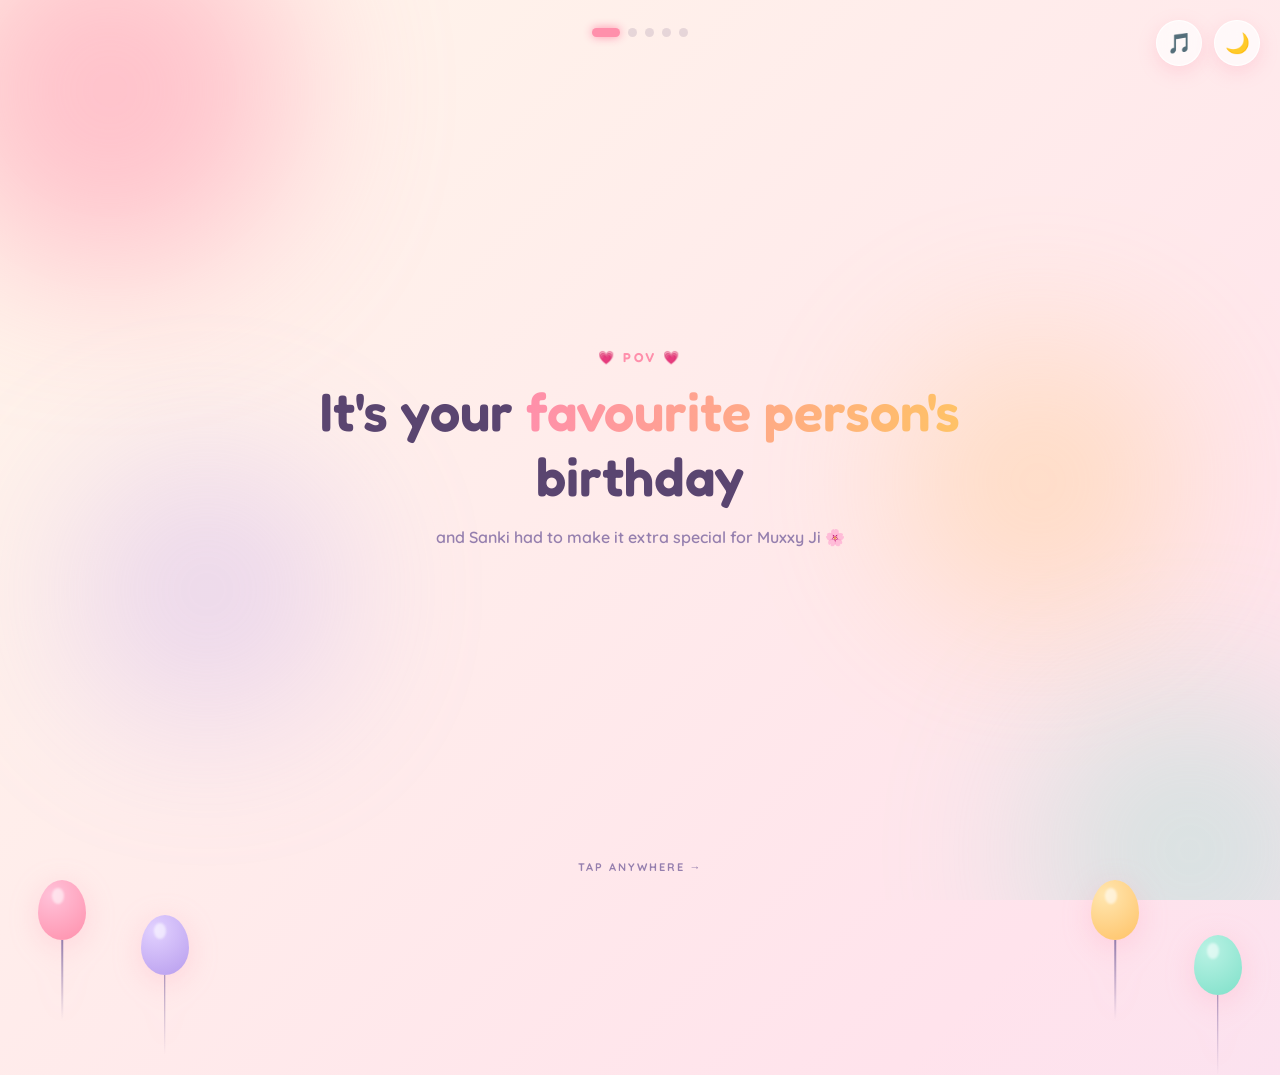
==== index.html @ 0f89288b "Initial commit: Birthday clone for Muxxy Ji from Sanki" ====
<!DOCTYPE html>
<html lang="en">
<head>
<meta charset="UTF-8">
<meta name="viewport" content="width=device-width, initial-scale=1.0, maximum-scale=1.0, user-scalable=no">
<title>Happy Birthday Muxxy Ji! 🎂✨</title>
<link rel="preconnect" href="https://fonts.googleapis.com">
<link rel="preconnect" href="https://fonts.gstatic.com" crossorigin>
<link href="https://fonts.googleapis.com/css2?family=Fredoka:wght@500;600;700&family=Quicksand:wght@500;600;700&display=swap" rel="stylesheet">
<link rel="stylesheet" href="bday.css">
</head>
<body data-theme="light">

  <div class="aurora"><span></span><span></span><span></span><span></span></div>
  <div id="particles"></div>

  <div class="balloon b1"></div>
  <div class="balloon b2"></div>
  <div class="balloon b3"></div>
  <div class="balloon b4"></div>

  <!-- Top Controls (Sound & Theme Toggle) -->
  <div class="top-controls">
    <button class="icon-btn" id="musicToggle" aria-label="Toggle background music" title="Toggle Music">🎵</button>
    <button class="icon-btn theme-toggle" id="themeToggle" aria-label="Toggle light and dark mode" title="Toggle Theme">🌙</button>
  </div>

  <!-- Progress Bar Dots -->
  <div class="progress" id="progress"></div>

  <div class="stage" id="stage">

    <!-- Slide 1 -->
    <section class="slide active" data-index="0">
      <div class="eyebrow">💗 POV 💗</div>
      <h1>It's your <em>favourite person's</em> birthday</h1>
      <p class="sub">and Sanki had to make it extra special for Muxxy Ji 🌸</p>
    </section>

    <!-- Slide 2 -->
    <section class="slide" data-index="1">
      <div class="orbit">
        <div class="ring r1"></div>
        <div class="ring r2"></div>
        <div class="ring r3"></div>
        <div class="bloom">🌸</div>
      </div>
      <h1>Muxxy Ji, you are literally</h1>
      <p class="quote">the universe's favourite creation ✨</p>
    </section>

    <!-- Slide 3 -->
    <section class="slide" data-index="2">
      <h1 style="font-size:clamp(24px,5vw,36px);">Why you're amazing, Muxxy Ji</h1>
      <p class="sub" style="margin-top:6px;">let me count the ways 🎀</p>
      <div class="reasons">
        <div class="reason"><span class="ic">🌟</span>Your smile literally lights up every single room</div>
        <div class="reason"><span class="ic">💞</span>The way you care about people is truly unmatched</div>
        <div class="reason"><span class="ic">✨</span>You make even ordinary moments feel pure magical</div>
        <div class="reason"><span class="ic">🎀</span>The world is genuinely so much brighter with you in it</div>
      </div>
    </section>

    <!-- Slide 4 -->
    <section class="slide" data-index="3">
      <div class="cake-wrap">
        <div class="candles">
          <div class="candle c1"><div class="flame" data-flame></div><div class="puff" data-puff>💨</div></div>
          <div class="candle c2"><div class="flame" data-flame></div><div class="puff" data-puff>💨</div></div>
          <div class="candle c3"><div class="flame" data-flame></div><div class="puff" data-puff>💨</div></div>
        </div>
        <div class="cake">
          <div class="tier tier1"></div>
          <div class="tier tier2"></div>
          <div class="tier tier3"></div>
        </div>
      </div>
      <div class="wish-cta">Make a wish, Muxxy Ji 🌙</div>
      <div class="hint">✨ tap anywhere to blow them out</div>
    </section>

    <!-- Slide 5 -->
    <section class="slide" data-index="4">
      <div class="eyebrow">🎉 HAPPY HAPPY BIRTHDAY 🎉</div>
      <h1>Happy Birthday <em>Muxxy Ji!</em> 🎂</h1>
      <p class="quote">"May this year bring you endless happiness, boundless success, and everything your heart desires — with all the love, laughter, and adventures in the world! 🌸✨"</p>
      <div class="hearts">
        <span>💗</span><span>💕</span><span>🎀</span><span>💖</span><span>💗</span>
      </div>
      <div class="credit-badge">
        made with <b>♥</b> for Muxxy Ji from <span class="sender">SANKI</span>
      </div>
      <button class="replay" id="replayBtn">↺ Play again</button>
      <div class="burst" id="burst"></div>
    </section>

  </div>

  <div class="tap-hint" id="tapHint">tap anywhere →</div>

<script>
  const slides = document.querySelectorAll('.slide');
  const total = slides.length;
  const progressEl = document.getElementById('progress');
  const stage = document.getElementById('stage');
  const tapHint = document.getElementById('tapHint');
  const themeToggle = document.getElementById('themeToggle');
  const musicToggle = document.getElementById('musicToggle');
  let current = 0;
  let candlesBlown = false;
  let finaleFired = false;

  /* ---------- Web Audio Synthesizer (Music Box & Sound FX) ---------- */
  let audioCtx = null;
  let isMusicPlaying = false;
  let musicTimer = null;
  let currentNoteIndex = 0;

  function initAudio() {
    if (!audioCtx) {
      const AudioContext = window.AudioContext || window.webkitAudioContext;
      if (AudioContext) {
        audioCtx = new AudioContext();
      }
    }
    if (audioCtx && audioCtx.state === 'suspended') {
      audioCtx.resume();
    }
  }

  // Happy Birthday Melody (Notes and durations)
  // C4, C4, D4, C4, F4, E4 ...
  const melody = [
    { note: 261.63, dur: 0.35, pause: 0.1 }, // C4
    { note: 261.63, dur: 0.25, pause: 0.05 }, // C4
    { note: 293.66, dur: 0.6, pause: 0.1 },  // D4
    { note: 261.63, dur: 0.6, pause: 0.1 },  // C4
    { note: 349.23, dur: 0.6, pause: 0.1 },  // F4
    { note: 329.63, dur: 1.0, pause: 0.25 }, // E4

    { note: 261.63, dur: 0.35, pause: 0.1 }, // C4
    { note: 261.63, dur: 0.25, pause: 0.05 }, // C4
    { note: 293.66, dur: 0.6, pause: 0.1 },  // D4
    { note: 261.63, dur: 0.6, pause: 0.1 },  // C4
    { note: 392.00, dur: 0.6, pause: 0.1 },  // G4
    { note: 349.23, dur: 1.0, pause: 0.25 }, // F4

    { note: 261.63, dur: 0.35, pause: 0.1 }, // C4
    { note: 261.63, dur: 0.25, pause: 0.05 }, // C4
    { note: 523.25, dur: 0.6, pause: 0.1 },  // C5
    { note: 440.00, dur: 0.6, pause: 0.1 },  // A4
    { note: 349.23, dur: 0.6, pause: 0.1 },  // F4
    { note: 329.63, dur: 0.6, pause: 0.1 },  // E4
    { note: 293.66, dur: 0.8, pause: 0.25 }, // D4

    { note: 466.16, dur: 0.35, pause: 0.1 }, // Bb4
    { note: 466.16, dur: 0.25, pause: 0.05 }, // Bb4
    { note: 440.00, dur: 0.6, pause: 0.1 },  // A4
    { note: 349.23, dur: 0.6, pause: 0.1 },  // F4
    { note: 392.00, dur: 0.6, pause: 0.1 },  // G4
    { note: 349.23, dur: 1.3, pause: 0.5 }   // F4
  ];

  function playTone(freq, duration, type = 'triangle', maxGain = 0.12) {
    if (!audioCtx) return;
    const osc = audioCtx.createOscillator();
    const gain = audioCtx.createGain();

    osc.type = type;
    osc.frequency.setValueAtTime(freq, audioCtx.currentTime);

    gain.gain.setValueAtTime(0.001, audioCtx.currentTime);
    gain.gain.exponentialRampToValueAtTime(maxGain, audioCtx.currentTime + 0.04);
    gain.gain.exponentialRampToValueAtTime(0.0001, audioCtx.currentTime + duration);

    osc.connect(gain);
    gain.connect(audioCtx.destination);

    osc.start();
    osc.stop(audioCtx.currentTime + duration + 0.05);
  }

  function playNextMelodyNote() {
    if (!isMusicPlaying) return;
    const item = melody[currentNoteIndex];
    playTone(item.note, item.dur, 'sine', 0.15);
    // Add harmonic chime overtone for sweet music-box feel
    playTone(item.note * 2, item.dur * 0.7, 'triangle', 0.05);

    currentNoteIndex = (currentNoteIndex + 1) % melody.length;
    const totalWait = (item.dur + item.pause) * 1000;
    musicTimer = setTimeout(playNextMelodyNote, totalWait);
  }

  function toggleMusic() {
    initAudio();
    if (isMusicPlaying) {
      isMusicPlaying = false;
      clearTimeout(musicTimer);
      musicToggle.textContent = '🔇';
      musicToggle.style.opacity = '0.7';
    } else {
      isMusicPlaying = true;
      musicToggle.textContent = '🎵';
      musicToggle.style.opacity = '1';
      playNextMelodyNote();
    }
  }

  musicToggle.addEventListener('click', (e) => {
    e.stopPropagation();
    toggleMusic();
  });

  // Candle puff sound effect
  function playPuffSound() {
    if (!audioCtx) return;
    try {
      const bufferSize = audioCtx.sampleRate * 0.25;
      const buffer = audioCtx.createBuffer(1, bufferSize, audioCtx.sampleRate);
      const data = buffer.getChannelData(0);
      for (let i = 0; i < bufferSize; i++) {
        data[i] = (Math.random() * 2 - 1) * Math.exp(-i / (bufferSize * 0.25));
      }
      const noise = audioCtx.createBufferSource();
      noise.buffer = buffer;

      const filter = audioCtx.createBiquadFilter();
      filter.type = 'lowpass';
      filter.frequency.setValueAtTime(600, audioCtx.currentTime);
      filter.frequency.exponentialRampToValueAtTime(100, audioCtx.currentTime + 0.25);

      const gain = audioCtx.createGain();
      gain.gain.setValueAtTime(0.2, audioCtx.currentTime);
      gain.gain.exponentialRampToValueAtTime(0.01, audioCtx.currentTime + 0.25);

      noise.connect(filter);
      filter.connect(gain);
      gain.connect(audioCtx.destination);
      noise.start();
    } catch(e) {}
  }

  // Celebration chime for confetti
  function playCelebrationChimes() {
    if (!audioCtx) return;
    const notes = [523.25, 659.25, 783.99, 1046.50];
    notes.forEach((freq, idx) => {
      setTimeout(() => {
        playTone(freq, 0.45, 'triangle', 0.1);
      }, idx * 120);
    });
  }

  /* ---------- Progress Dots ---------- */
  for (let i = 0; i < total; i++) {
    const dot = document.createElement('i');
    progressEl.appendChild(dot);
  }
  function updateProgress() {
    [...progressEl.children].forEach((d, i) => {
      d.classList.toggle('active', i === current);
      d.classList.toggle('done', i < current);
    });
  }

  /* ---------- Slide Navigation ---------- */
  function goTo(index) {
    if (index < 0 || index >= total) return;
    slides[current].classList.remove('active');
    current = index;
    slides[current].classList.add('active');
    updateProgress();
    tapHint.style.display = current === total - 1 ? 'none' : 'flex';
    if (current === 3) { resetCandles(); }
    if (current === total - 1 && !finaleFired) {
      fireConfetti();
      playCelebrationChimes();
      finaleFired = true;
    }
  }

  function next() {
    initAudio();
    if (!isMusicPlaying && current === 0) {
      // Gentle auto-start prompt on first tap
      toggleMusic();
    }

    if (current === 3 && !candlesBlown) {
      blowCandles();
      return;
    }
    if (current < total - 1) { goTo(current + 1); }
  }

  function resetCandles() {
    candlesBlown = false;
    document.querySelectorAll('[data-flame]').forEach(f => f.classList.remove('out'));
    document.querySelectorAll('[data-puff]').forEach(p => p.classList.remove('go'));
  }

  function blowCandles() {
    candlesBlown = true;
    const flames = document.querySelectorAll('[data-flame]');
    const puffs = document.querySelectorAll('[data-puff]');
    flames.forEach((f, i) => {
      setTimeout(() => {
        f.classList.add('out');
        puffs[i].classList.add('go');
        playPuffSound();
      }, i * 160);
    });
    setTimeout(() => goTo(current + 1), 850);
  }

  stage.addEventListener('click', (e) => {
    spawnTapSparkle(e.clientX, e.clientY);
    next();
  });

  // Touch support for smooth mobile tapping
  stage.addEventListener('touchstart', (e) => {
    if (e.touches && e.touches[0]) {
      spawnTapSparkle(e.touches[0].clientX, e.touches[0].clientY);
    }
  }, { passive: true });

  document.addEventListener('keydown', (e) => {
    if (e.key === 'ArrowRight' || e.key === ' ') next();
    if (e.key === 'ArrowLeft') goTo(current - 1);
  });

  document.getElementById('replayBtn').addEventListener('click', (e) => {
    e.stopPropagation();
    finaleFired = false;
    document.getElementById('burst').innerHTML = '';
    goTo(0);
  });

  /* ---------- Theme Toggle ---------- */
  themeToggle.addEventListener('click', (e) => {
    e.stopPropagation();
    const isDark = document.body.getAttribute('data-theme') === 'dark';
    document.body.setAttribute('data-theme', isDark ? 'light' : 'dark');
    themeToggle.textContent = isDark ? '🌙' : '☀️';
    themeToggle.classList.remove('spin');
    void themeToggle.offsetWidth;
    themeToggle.classList.add('spin');
  });

  /* ---------- Ambient Floating Stickers ---------- */
  const particleWrap = document.getElementById('particles');
  const stickerEmojis = ['✨', '🌸', '💗', '⭐', '🎀', '💫', '🧁', '💖'];
  function spawnParticle() {
    const p = document.createElement('div');
    p.className = 'particle';
    p.textContent = stickerEmojis[Math.floor(Math.random() * stickerEmojis.length)];
    p.style.left = Math.random() * 100 + 'vw';
    p.style.fontSize = (12 + Math.random() * 12) + 'px';
    const dur = 9 + Math.random() * 9;
    p.style.animationDuration = dur + 's';
    particleWrap.appendChild(p);
    setTimeout(() => p.remove(), dur * 1000);
  }
  setInterval(spawnParticle, 500);
  for (let i = 0; i < 10; i++) setTimeout(spawnParticle, i * 260);

  /* ---------- Confetti Burst For Finale ---------- */
  const confettiEmojis = ['💗', '🎀', '✨', '🌸', '⭐', '💕', '🎂', '🎉', '💖'];
  function fireConfetti() {
    const burst = document.getElementById('burst');
    for (let i = 0; i < 55; i++) {
      const c = document.createElement('div');
      c.className = 'confetti';
      c.textContent = confettiEmojis[Math.floor(Math.random() * confettiEmojis.length)];
      c.style.left = Math.random() * 100 + '%';
      c.style.fontSize = (14 + Math.random() * 14) + 'px';
      c.style.animationDelay = (Math.random() * 0.7) + 's';
      c.style.animationDuration = (2.5 + Math.random() * 1.3) + 's';
      burst.appendChild(c);
      setTimeout(() => c.remove(), 4500);
    }
  }

  /* ---------- Tap Sparkle Trail ---------- */
  const sparkleEmojis = ['✨', '💫', '⭐', '🎀', '💖'];
  function spawnTapSparkle(x, y) {
    if (!x || !y) return;
    for (let i = 0; i < 6; i++) {
      const s = document.createElement('div');
      s.className = 'sparkle-burst';
      s.textContent = sparkleEmojis[Math.floor(Math.random() * sparkleEmojis.length)];
      s.style.left = x + 'px';
      s.style.top = y + 'px';
      const angle = (Math.PI * 2 * i) / 6 + Math.random() * 0.5;
      const dist = 40 + Math.random() * 30;
      const tx = Math.cos(angle) * dist;
      const ty = Math.sin(angle) * dist;
      s.style.setProperty('--tx', `translate(${tx}px, ${ty}px)`);
      document.body.appendChild(s);
      setTimeout(() => s.remove(), 750);
    }
  }

  updateProgress();
</script>

</body>
</html>
---- bday.css ----
:root{
  --serif:'Fredoka', sans-serif;
  --sans:'Quicksand', sans-serif;
}

/* ============ LIGHT THEME (default) ============ */
body{
  --bg-a:#fff6ea;
  --bg-b:#ffe3ec;
  --bg-c:#eaddff;
  --card:rgba(255,255,255,0.68);
  --card-border:rgba(255,255,255,0.9);
  --card-shadow:rgba(255,143,171,0.25);
  --ink:#5a4570;
  --ink-dim:#957fae;
  --pink:#ff8fab;
  --lavender:#b79ced;
  --gold:#ffc266;
  --mint:#7fe0c9;
  --sparkle:#ffffff;
  --dot-off:rgba(90,69,112,0.15);
}

body[data-theme="dark"]{
  --bg-a:#07060d;
  --bg-b:#160f24;
  --bg-c:#241533;
  --card:rgba(255,255,255,0.08);
  --card-border:rgba(255,255,255,0.16);
  --card-shadow:rgba(255,134,184,0.3);
  --ink:#f4eefc;
  --ink-dim:#b7abcf;
  --pink:#ff86b8;
  --lavender:#c8b6ff;
  --gold:#ffcf6b;
  --mint:#8fe3d0;
  --sparkle:#ffe9f2;
  --dot-off:rgba(255,255,255,0.2);
}

*{margin:0;padding:0;box-sizing:border-box;-webkit-tap-highlight-color:transparent;}
html,body{height:100%;}

body{
  font-family:var(--sans);
  font-weight:500;
  background:linear-gradient(135deg, var(--bg-a) 0%, var(--bg-b) 45%, var(--bg-c) 100%);
  background-size:200% 200%;
  animation:gradientShift 18s ease infinite;
  color:var(--ink);
  overflow:hidden;
  height:100vh;
  width:100vw;
  position:relative;
  user-select:none;
  transition:background .6s ease, color .5s ease;
}

@keyframes gradientShift{
  0%,100%{background-position:0% 50%;}
  50%{background-position:100% 50%;}
}

@media (prefers-reduced-motion: reduce){
  *{animation-duration:0.01ms !important; animation-iteration-count:1 !important; transition-duration:0.01ms !important;}
}

/* ============ TOP CONTROLS (THEME & MUSIC TOGGLES) ============ */
.top-controls{
  position:absolute;
  top:20px;
  right:20px;
  z-index:30;
  display:flex;
  gap:12px;
}

.icon-btn{
  width:46px;height:46px;
  border-radius:50%;
  background:var(--card);
  border:1.5px solid var(--card-border);
  backdrop-filter:blur(12px);
  -webkit-backdrop-filter:blur(12px);
  display:flex;align-items:center;justify-content:center;
  font-size:20px;
  cursor:pointer;
  box-shadow:0 6px 18px var(--card-shadow);
  transition:transform .35s cubic-bezier(.68,-0.55,.27,1.55), background .3s;
}
.icon-btn:active{transform:scale(0.82) rotate(15deg);}
.icon-btn.spin{animation:spinPop .5s cubic-bezier(.68,-0.55,.27,1.55);}
@keyframes spinPop{
  0%{transform:scale(1) rotate(0);}
  50%{transform:scale(1.3) rotate(180deg);}
  100%{transform:scale(1) rotate(360deg);}
}

/* ============ AURORA GLOW BLOBS ============ */
.aurora{position:absolute;inset:0;overflow:hidden;z-index:0;pointer-events:none;}
.aurora span{
  position:absolute;border-radius:50%;filter:blur(80px);opacity:0.5;
  animation:drift 14s ease-in-out infinite alternate;
}
.aurora span:nth-child(1){width:360px;height:360px;background:var(--pink);top:-90px;left:-70px;}
.aurora span:nth-child(2){width:320px;height:320px;background:var(--mint);bottom:-110px;right:-70px;animation-delay:-5s;opacity:0.3;}
.aurora span:nth-child(3){width:280px;height:280px;background:var(--gold);top:38%;right:8%;animation-delay:-9s;opacity:0.3;}
.aurora span:nth-child(4){width:260px;height:260px;background:var(--lavender);bottom:20%;left:6%;animation-delay:-3s;opacity:0.3;}
@keyframes drift{
  0%{transform:translate(0,0) scale(1) rotate(0deg);}
  100%{transform:translate(36px,-46px) scale(1.2) rotate(20deg);}
}

/* ============ FLOATING PARTICLES ============ */
#particles{position:absolute;inset:0;z-index:1;pointer-events:none;overflow:hidden;}
.particle{
  position:absolute;
  bottom:-30px;
  font-size:16px;
  opacity:0;
  animation:riseWiggle linear infinite;
  filter:drop-shadow(0 0 6px var(--card-shadow));
}
@keyframes riseWiggle{
  0%{transform:translateY(0) translateX(0) rotate(0deg) scale(0.7);opacity:0;}
  8%{opacity:0.9;}
  25%{transform:translateY(-25vh) translateX(18px) rotate(15deg) scale(1);}
  50%{transform:translateY(-50vh) translateX(-18px) rotate(-10deg) scale(1.05);}
  75%{transform:translateY(-78vh) translateX(14px) rotate(12deg) scale(0.95);}
  92%{opacity:0.7;}
  100%{transform:translateY(-112vh) translateX(0) rotate(0deg) scale(0.6);opacity:0;}
}

/* ============ BALLOONS ============ */
.balloon{
  position:absolute;bottom:-40px;
  width:48px;height:60px;
  border-radius:50% 50% 50% 50% / 55% 55% 45% 45%;
  transform-origin:bottom center;
  animation:bobSway 6.5s ease-in-out infinite;
  z-index:1;
  filter:drop-shadow(0 6px 14px var(--card-shadow));
}
.balloon::before{
  content:'';
  position:absolute;top:14%;left:28%;
  width:12px;height:16px;
  background:rgba(255,255,255,0.55);
  border-radius:50%;
  filter:blur(1px);
}
.balloon::after{
  content:'';
  position:absolute;top:100%;left:50%;
  width:1.5px;height:80px;
  background:linear-gradient(var(--ink-dim), transparent);
  transform:translateX(-50%);
  animation:stringWiggle 3s ease-in-out infinite;
}
.balloon.b1{left:3%;background:radial-gradient(circle at 30% 25%, #ffc2d9, var(--pink));animation-delay:0s;}
.balloon.b2{left:11%;background:radial-gradient(circle at 30% 25%, #e2d1ff, var(--lavender));animation-delay:1.3s;bottom:-75px;}
.balloon.b3{right:11%;background:radial-gradient(circle at 30% 25%, #ffe6b0, var(--gold));animation-delay:2.2s;}
.balloon.b4{right:3%;background:radial-gradient(circle at 30% 25%, #b9f2e4, var(--mint));animation-delay:0.7s;bottom:-95px;}
@keyframes bobSway{
  0%,100%{transform:translateY(0) rotate(-4deg);}
  50%{transform:translateY(-26px) rotate(4deg);}
}
@keyframes stringWiggle{
  0%,100%{transform:translateX(-50%) rotate(-3deg);}
  50%{transform:translateX(-50%) rotate(3deg);}
}

/* ============ PROGRESS DOTS ============ */
.progress{position:absolute;top:28px;left:50%;transform:translateX(-50%);display:flex;gap:8px;z-index:10;}
.progress i{
  width:9px;height:9px;border-radius:50px;
  background:var(--dot-off);
  transition:all .45s cubic-bezier(.68,-0.55,.27,1.55);
}
.progress i.active{width:28px;background:var(--pink);box-shadow:0 0 10px var(--pink);}
.progress i.done{background:var(--gold);}

/* ============ STAGE / SLIDES ============ */
.stage{position:relative;z-index:5;height:100%;width:100%;display:flex;align-items:center;justify-content:center;cursor:pointer;}
.slide{
  position:absolute;inset:0;
  display:flex;flex-direction:column;align-items:center;justify-content:center;text-align:center;
  padding:0 8%;
  opacity:0;visibility:hidden;
  transform:translateY(40px) scale(0.9) rotate(-1.5deg);
  transition:opacity .6s cubic-bezier(.34,1.56,.64,1), transform .6s cubic-bezier(.34,1.56,.64,1), visibility .6s;
}
.slide.active{opacity:1;visibility:visible;transform:translateY(0) scale(1) rotate(0deg);}

.eyebrow{
  font-family:var(--serif);
  font-size:13px;letter-spacing:3px;text-transform:uppercase;
  color:var(--pink);font-weight:600;margin-bottom:14px;
  animation:wiggleIn .6s ease;
}
@keyframes wiggleIn{
  0%{transform:rotate(-8deg) scale(0.6);opacity:0;}
  60%{transform:rotate(4deg) scale(1.1);opacity:1;}
  100%{transform:rotate(0) scale(1);}
}

h1{
  font-family:var(--serif);
  font-weight:600;
  font-size:clamp(30px, 6.5vw, 54px);
  line-height:1.2;
  max-width:680px;
}
h1 em{
  font-style:normal;
  background:linear-gradient(95deg, var(--pink), var(--gold), var(--lavender));
  background-size:200% auto;
  -webkit-background-clip:text;background-clip:text;color:transparent;
  animation:shine 4s linear infinite;
}
@keyframes shine{to{background-position:200% center;}}

.sub{margin-top:16px;font-size:16px;color:var(--ink-dim);max-width:460px;line-height:1.6;font-weight:600;}
.quote{
  margin-top:22px;font-family:var(--serif);font-weight:500;font-style:normal;
  font-size:17.5px;color:var(--ink);max-width:490px;line-height:1.7;
}

/* ============ SLIDE 2: universe favourite ============ */
.orbit{position:relative;width:150px;height:150px;display:flex;align-items:center;justify-content:center;margin-bottom:28px;}
.ring{position:absolute;border:1.5px dashed var(--card-border);border-radius:50%;animation:spin 12s linear infinite;}
.ring.r1{width:150px;height:150px;}
.ring.r2{width:112px;height:112px;animation-duration:9s;animation-direction:reverse;}
.ring.r3{width:76px;height:76px;animation-duration:7s;}
@keyframes spin{from{transform:rotate(0)}to{transform:rotate(360deg)}}
.bloom{font-size:42px;animation:pulseBloom 2s ease-in-out infinite;filter:drop-shadow(0 0 16px var(--pink));}
@keyframes pulseBloom{0%,100%{transform:scale(1);}50%{transform:scale(1.18) rotate(8deg);}}

/* ============ SLIDE 3: reasons ============ */
.reasons{display:flex;flex-direction:column;gap:13px;margin-top:26px;width:100%;max-width:460px;}
.reason{
  display:flex;align-items:center;gap:14px;text-align:left;
  padding:15px 18px;
  background:var(--card);
  border:1.5px solid var(--card-border);
  border-radius:20px;
  backdrop-filter:blur(14px);-webkit-backdrop-filter:blur(14px);
  box-shadow:0 8px 20px var(--card-shadow);
  font-size:14.5px;font-weight:600;color:var(--ink);
  opacity:0;transform:translateX(-24px) rotate(-3deg) scale(0.9);
  animation:popIn .55s cubic-bezier(.34,1.56,.64,1) forwards;
  transition:transform .3s ease;
}
.reason:hover{transform:translateX(0) rotate(1deg) scale(1.02);}
.reason span.ic{font-size:20px;flex-shrink:0;animation:tinyFloat 2.4s ease-in-out infinite;}
.slide.active .reason:nth-child(1){animation-delay:.15s;}
.slide.active .reason:nth-child(2){animation-delay:.3s;}
.slide.active .reason:nth-child(3){animation-delay:.45s;}
.slide.active .reason:nth-child(4){animation-delay:.6s;}
@keyframes popIn{to{opacity:1;transform:translateX(0) rotate(0) scale(1);}}
@keyframes tinyFloat{0%,100%{transform:translateY(0);}50%{transform:translateY(-4px);}}

/* ============ SLIDE 4: cake ============ */
.cake-wrap{margin-bottom:24px;}
.cake{position:relative;width:160px;}
.candles{display:flex;justify-content:center;gap:14px;margin-bottom:-4px;position:relative;z-index:2;}
.candle{width:6px;height:35px;border-radius:3px;position:relative;}
.candle.c1{background:linear-gradient(var(--pink),#ff6fae);}
.candle.c2{background:linear-gradient(var(--lavender),#8a6fd6);}
.candle.c3{background:linear-gradient(var(--gold),#ffb347);}
.flame{
  position:absolute;top:-16px;left:50%;transform:translateX(-50%);
  width:10px;height:16px;
  background:radial-gradient(circle at 50% 70%, #fff3c4, var(--gold) 60%, transparent 75%);
  border-radius:50% 50% 50% 50% / 65% 65% 35% 35%;
  animation:flicker 1.3s ease-in-out infinite;
  transition:opacity .3s, transform .3s;
}
@keyframes flicker{0%,100%{transform:translateX(-50%) scale(1);}50%{transform:translateX(-50%) scale(0.85) rotate(-4deg);}}
.flame.out{opacity:0;transform:translateX(-50%) scale(0);}
.puff{
  position:absolute;top:-18px;left:50%;
  font-size:14px;opacity:0;pointer-events:none;
}
.puff.go{animation:puffUp 1s ease-out forwards;}
@keyframes puffUp{
  0%{opacity:1;transform:translate(-50%,0) scale(0.5);}
  100%{opacity:0;transform:translate(-50%,-50px) scale(1.4) rotate(30deg);}
}
.tier{background:linear-gradient(180deg,#ffc2d9,var(--pink));border-radius:10px 10px 4px 4px;
  box-shadow:inset 0 -6px 12px rgba(0,0,0,0.1), 0 10px 26px var(--card-shadow);}
.tier1{height:38px;width:100%;}
.tier2{height:34px;width:118%;margin-left:-9%;margin-top:2px;background:linear-gradient(180deg,#e2d1ff,var(--lavender));}
.tier3{height:30px;width:136%;margin-left:-18%;margin-top:2px;background:linear-gradient(180deg,#ffe6b0,var(--gold));}

.wish-cta{font-family:var(--serif);font-weight:600;font-size:25px;margin-bottom:6px;}
.hint{font-size:13px;color:var(--ink-dim);font-weight:600;display:flex;align-items:center;gap:6px;animation:pulse 2s ease-in-out infinite;}

/* ============ SLIDE 5: finale ============ */
.hearts{display:flex;gap:11px;margin-top:22px;font-size:24px;}
.hearts span{animation:pop .6s cubic-bezier(.34,1.56,.64,1) both;}
.slide.active .hearts span:nth-child(1){animation-delay:.4s;}
.slide.active .hearts span:nth-child(2){animation-delay:.5s;}
.slide.active .hearts span:nth-child(3){animation-delay:.6s;}
.slide.active .hearts span:nth-child(4){animation-delay:.7s;}
.slide.active .hearts span:nth-child(5){animation-delay:.8s;}
@keyframes pop{0%{transform:scale(0) rotate(-20deg);opacity:0;}60%{transform:scale(1.3) rotate(8deg);opacity:1;}100%{transform:scale(1) rotate(0);}}

.credit-badge{
  margin-top:28px;
  display:inline-flex;
  align-items:center;
  gap:6px;
  padding:8px 18px;
  border-radius:30px;
  background:var(--card);
  border:1.2px solid var(--card-border);
  box-shadow:0 4px 15px var(--card-shadow);
  font-size:12px;
  letter-spacing:1.8px;
  text-transform:uppercase;
  color:var(--ink-dim);
  font-weight:700;
}
.credit-badge b{color:var(--pink);font-size:14px;}
.credit-badge span.sender{color:var(--lavender);font-weight:800;letter-spacing:2px;}

.replay{
  margin-top:20px;font-family:var(--sans);font-weight:700;
  font-size:12px;letter-spacing:1.5px;text-transform:uppercase;color:var(--ink);
  border:1.5px solid var(--card-border);padding:11px 24px;border-radius:50px;
  background:var(--card);backdrop-filter:blur(10px);cursor:pointer;
  box-shadow:0 6px 16px var(--card-shadow);
  transition:transform .3s cubic-bezier(.68,-0.55,.27,1.55), border-color .3s;
}
.replay:hover{transform:scale(1.06) rotate(-2deg);border-color:var(--pink);}
.replay:active{transform:scale(0.94);}

/* ============ TAP HINT ============ */
.tap-hint{
  position:absolute;bottom:26px;left:50%;transform:translateX(-50%);
  font-size:11px;letter-spacing:2px;text-transform:uppercase;font-weight:700;
  color:var(--ink-dim);z-index:10;display:flex;align-items:center;gap:6px;
  animation:pulse 2s ease-in-out infinite;
  pointer-events:none;
}
@keyframes pulse{0%,100%{opacity:0.4;}50%{opacity:0.95;}}

/* ============ CONFETTI FINALE ============ */
.burst{position:absolute;inset:0;pointer-events:none;z-index:8;overflow:hidden;}
.confetti{position:absolute;top:-20px;font-size:18px;opacity:0.95;animation:fall 3.2s ease-in forwards;}
@keyframes fall{
  0%{transform:translateY(0) rotate(0deg) scale(0.8);}
  100%{transform:translateY(112vh) rotate(560deg) scale(1.1);opacity:0;}
}

/* ============ TAP SPARKLE BURST ============ */
.sparkle-burst{position:fixed;pointer-events:none;z-index:50;font-size:16px;animation:sparkleOut .7s ease-out forwards;}
@keyframes sparkleOut{
  0%{opacity:1;transform:translate(0,0) scale(0.6);}
  100%{opacity:0;transform:var(--tx) scale(1.15);}
}

@media (max-width:480px){
  .reason{font-size:13.5px;padding:12px 14px;}
  .balloon{width:38px;height:48px;}
  .top-controls{top:15px;right:15px;}
  .icon-btn{width:40px;height:40px;font-size:18px;}
  h1{font-size:clamp(26px, 7vw, 40px);}
  .quote{font-size:15.5px;}
  .credit-badge{font-size:10.5px;padding:6px 14px;}
}
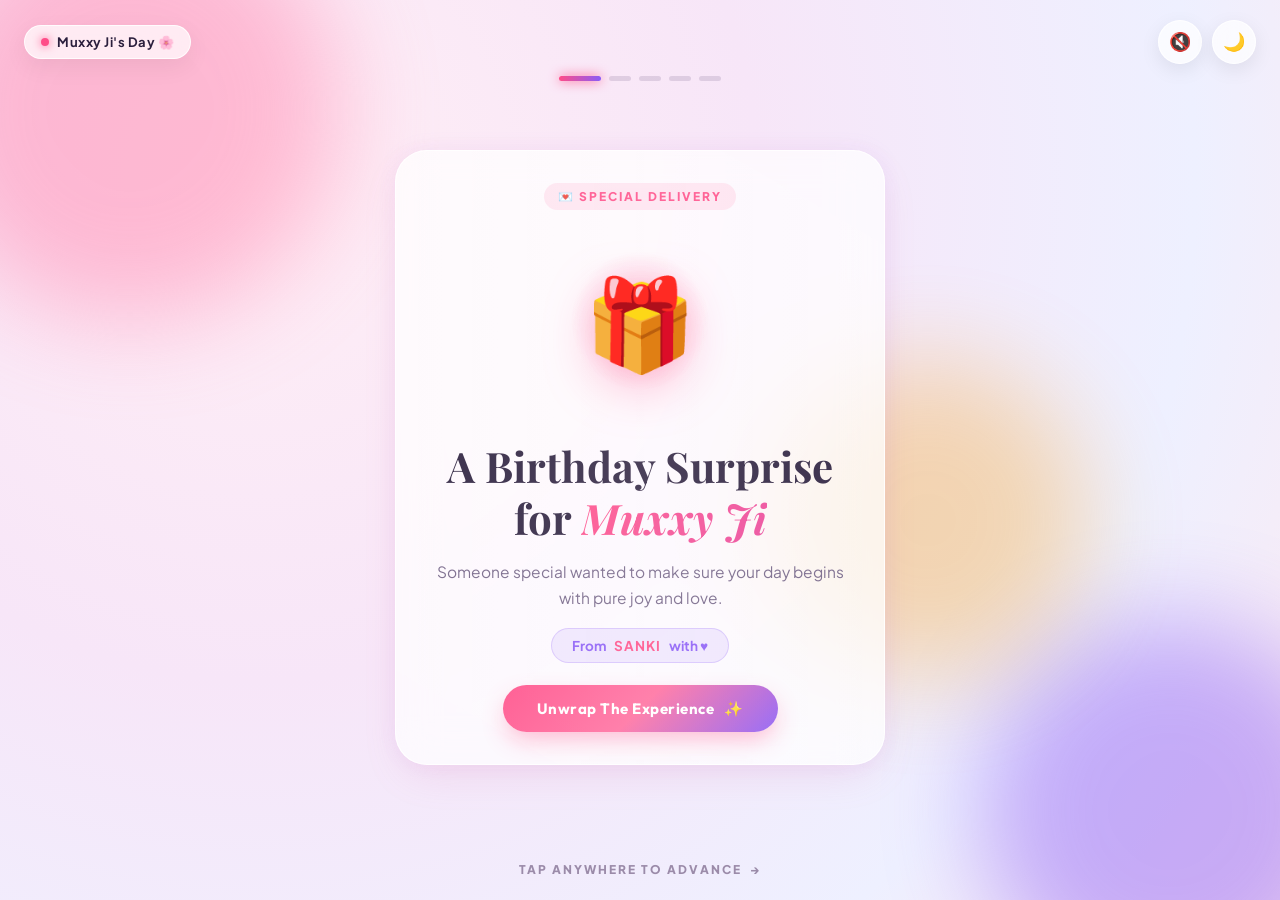
==== commit f2e3a958: "feat: unique, bespoke birthday experience for Muxxy Ji with interactive cards, 3D cake, fireworks an" ====
--- a/index.html
+++ b/index.html
@@ -1,410 +1,237 @@
 <!DOCTYPE html>
 <html lang="en">
 <head>
-<meta charset="UTF-8">
-<meta name="viewport" content="width=device-width, initial-scale=1.0, maximum-scale=1.0, user-scalable=no">
-<title>Happy Birthday Muxxy Ji! 🎂✨</title>
-<link rel="preconnect" href="https://fonts.googleapis.com">
-<link rel="preconnect" href="https://fonts.gstatic.com" crossorigin>
-<link href="https://fonts.googleapis.com/css2?family=Fredoka:wght@500;600;700&family=Quicksand:wght@500;600;700&display=swap" rel="stylesheet">
-<link rel="stylesheet" href="bday.css">
+  <meta charset="UTF-8">
+  <meta name="viewport" content="width=device-width, initial-scale=1.0, maximum-scale=1.0, user-scalable=no">
+  <title>Happy Birthday Muxxy Ji! 🎂 Special Tribute from Sanki</title>
+  
+  <!-- Preconnect & Fonts -->
+  <link rel="preconnect" href="https://fonts.googleapis.com">
+  <link rel="preconnect" href="https://fonts.gstatic.com" crossorigin>
+  <link href="https://fonts.googleapis.com/css2?family=Outfit:wght@400;500;600;700;800;900&family=Playfair+Display:ital,wght@0,600;0,700;1,500;1,600&family=Plus+Jakarta+Sans:wght@400;500;600;700;800&display=swap" rel="stylesheet">
+  
+  <link rel="stylesheet" href="bday.css">
 </head>
 <body data-theme="light">
 
-  <div class="aurora"><span></span><span></span><span></span><span></span></div>
-  <div id="particles"></div>
-
-  <div class="balloon b1"></div>
-  <div class="balloon b2"></div>
-  <div class="balloon b3"></div>
-  <div class="balloon b4"></div>
-
-  <!-- Top Controls (Sound & Theme Toggle) -->
-  <div class="top-controls">
-    <button class="icon-btn" id="musicToggle" aria-label="Toggle background music" title="Toggle Music">🎵</button>
-    <button class="icon-btn theme-toggle" id="themeToggle" aria-label="Toggle light and dark mode" title="Toggle Theme">🌙</button>
+  <!-- Ambient Floating Glows -->
+  <div class="ambient-blobs">
+    <div class="blob blob-1"></div>
+    <div class="blob blob-2"></div>
+    <div class="blob blob-3"></div>
   </div>
 
-  <!-- Progress Bar Dots -->
-  <div class="progress" id="progress"></div>
-
-  <div class="stage" id="stage">
-
-    <!-- Slide 1 -->
-    <section class="slide active" data-index="0">
-      <div class="eyebrow">💗 POV 💗</div>
-      <h1>It's your <em>favourite person's</em> birthday</h1>
-      <p class="sub">and Sanki had to make it extra special for Muxxy Ji 🌸</p>
-    </section>
-
-    <!-- Slide 2 -->
-    <section class="slide" data-index="1">
-      <div class="orbit">
-        <div class="ring r1"></div>
-        <div class="ring r2"></div>
-        <div class="ring r3"></div>
-        <div class="bloom">🌸</div>
-      </div>
-      <h1>Muxxy Ji, you are literally</h1>
-      <p class="quote">the universe's favourite creation ✨</p>
-    </section>
-
-    <!-- Slide 3 -->
-    <section class="slide" data-index="2">
-      <h1 style="font-size:clamp(24px,5vw,36px);">Why you're amazing, Muxxy Ji</h1>
-      <p class="sub" style="margin-top:6px;">let me count the ways 🎀</p>
-      <div class="reasons">
-        <div class="reason"><span class="ic">🌟</span>Your smile literally lights up every single room</div>
-        <div class="reason"><span class="ic">💞</span>The way you care about people is truly unmatched</div>
-        <div class="reason"><span class="ic">✨</span>You make even ordinary moments feel pure magical</div>
-        <div class="reason"><span class="ic">🎀</span>The world is genuinely so much brighter with you in it</div>
-      </div>
-    </section>
-
-    <!-- Slide 4 -->
-    <section class="slide" data-index="3">
-      <div class="cake-wrap">
-        <div class="candles">
-          <div class="candle c1"><div class="flame" data-flame></div><div class="puff" data-puff>💨</div></div>
-          <div class="candle c2"><div class="flame" data-flame></div><div class="puff" data-puff>💨</div></div>
-          <div class="candle c3"><div class="flame" data-flame></div><div class="puff" data-puff>💨</div></div>
-        </div>
-        <div class="cake">
-          <div class="tier tier1"></div>
-          <div class="tier tier2"></div>
-          <div class="tier tier3"></div>
-        </div>
-      </div>
-      <div class="wish-cta">Make a wish, Muxxy Ji 🌙</div>
-      <div class="hint">✨ tap anywhere to blow them out</div>
-    </section>
-
-    <!-- Slide 5 -->
-    <section class="slide" data-index="4">
-      <div class="eyebrow">🎉 HAPPY HAPPY BIRTHDAY 🎉</div>
-      <h1>Happy Birthday <em>Muxxy Ji!</em> 🎂</h1>
-      <p class="quote">"May this year bring you endless happiness, boundless success, and everything your heart desires — with all the love, laughter, and adventures in the world! 🌸✨"</p>
-      <div class="hearts">
-        <span>💗</span><span>💕</span><span>🎀</span><span>💖</span><span>💗</span>
-      </div>
-      <div class="credit-badge">
-        made with <b>♥</b> for Muxxy Ji from <span class="sender">SANKI</span>
-      </div>
-      <button class="replay" id="replayBtn">↺ Play again</button>
-      <div class="burst" id="burst"></div>
-    </section>
-
+  <!-- Interactive Fireworks Canvas -->
+  <canvas id="fireworksCanvas"></canvas>
+
+  <!-- Top Navigation Bar -->
+  <header class="top-nav">
+    <div class="top-badge">
+      <span class="dot"></span>
+      <span>Muxxy Ji's Day 🌸</span>
+    </div>
+    <div class="nav-controls">
+      <button class="control-btn" id="musicToggleBtn" title="Toggle Music" aria-label="Toggle Music">🔇</button>
+      <button class="control-btn" id="themeToggleBtn" title="Toggle Theme" aria-label="Toggle Theme">🌙</button>
+    </div>
+  </header>
+
+  <!-- Step Progress Tracker -->
+  <div class="step-tracker" id="stepTracker">
+    <div class="step-indicator active"></div>
+    <div class="step-indicator"></div>
+    <div class="step-indicator"></div>
+    <div class="step-indicator"></div>
+    <div class="step-indicator"></div>
   </div>
 
-  <div class="tap-hint" id="tapHint">tap anywhere →</div>
-
-<script>
-  const slides = document.querySelectorAll('.slide');
-  const total = slides.length;
-  const progressEl = document.getElementById('progress');
-  const stage = document.getElementById('stage');
-  const tapHint = document.getElementById('tapHint');
-  const themeToggle = document.getElementById('themeToggle');
-  const musicToggle = document.getElementById('musicToggle');
-  let current = 0;
-  let candlesBlown = false;
-  let finaleFired = false;
-
-  /* ---------- Web Audio Synthesizer (Music Box & Sound FX) ---------- */
-  let audioCtx = null;
-  let isMusicPlaying = false;
-  let musicTimer = null;
-  let currentNoteIndex = 0;
-
-  function initAudio() {
-    if (!audioCtx) {
-      const AudioContext = window.AudioContext || window.webkitAudioContext;
-      if (AudioContext) {
-        audioCtx = new AudioContext();
-      }
-    }
-    if (audioCtx && audioCtx.state === 'suspended') {
-      audioCtx.resume();
-    }
-  }
-
-  // Happy Birthday Melody (Notes and durations)
-  // C4, C4, D4, C4, F4, E4 ...
-  const melody = [
-    { note: 261.63, dur: 0.35, pause: 0.1 }, // C4
-    { note: 261.63, dur: 0.25, pause: 0.05 }, // C4
-    { note: 293.66, dur: 0.6, pause: 0.1 },  // D4
-    { note: 261.63, dur: 0.6, pause: 0.1 },  // C4
-    { note: 349.23, dur: 0.6, pause: 0.1 },  // F4
-    { note: 329.63, dur: 1.0, pause: 0.25 }, // E4
-
-    { note: 261.63, dur: 0.35, pause: 0.1 }, // C4
-    { note: 261.63, dur: 0.25, pause: 0.05 }, // C4
-    { note: 293.66, dur: 0.6, pause: 0.1 },  // D4
-    { note: 261.63, dur: 0.6, pause: 0.1 },  // C4
-    { note: 392.00, dur: 0.6, pause: 0.1 },  // G4
-    { note: 349.23, dur: 1.0, pause: 0.25 }, // F4
-
-    { note: 261.63, dur: 0.35, pause: 0.1 }, // C4
-    { note: 261.63, dur: 0.25, pause: 0.05 }, // C4
-    { note: 523.25, dur: 0.6, pause: 0.1 },  // C5
-    { note: 440.00, dur: 0.6, pause: 0.1 },  // A4
-    { note: 349.23, dur: 0.6, pause: 0.1 },  // F4
-    { note: 329.63, dur: 0.6, pause: 0.1 },  // E4
-    { note: 293.66, dur: 0.8, pause: 0.25 }, // D4
-
-    { note: 466.16, dur: 0.35, pause: 0.1 }, // Bb4
-    { note: 466.16, dur: 0.25, pause: 0.05 }, // Bb4
-    { note: 440.00, dur: 0.6, pause: 0.1 },  // A4
-    { note: 349.23, dur: 0.6, pause: 0.1 },  // F4
-    { note: 392.00, dur: 0.6, pause: 0.1 },  // G4
-    { note: 349.23, dur: 1.3, pause: 0.5 }   // F4
-  ];
-
-  function playTone(freq, duration, type = 'triangle', maxGain = 0.12) {
-    if (!audioCtx) return;
-    const osc = audioCtx.createOscillator();
-    const gain = audioCtx.createGain();
-
-    osc.type = type;
-    osc.frequency.setValueAtTime(freq, audioCtx.currentTime);
-
-    gain.gain.setValueAtTime(0.001, audioCtx.currentTime);
-    gain.gain.exponentialRampToValueAtTime(maxGain, audioCtx.currentTime + 0.04);
-    gain.gain.exponentialRampToValueAtTime(0.0001, audioCtx.currentTime + duration);
-
-    osc.connect(gain);
-    gain.connect(audioCtx.destination);
-
-    osc.start();
-    osc.stop(audioCtx.currentTime + duration + 0.05);
-  }
-
-  function playNextMelodyNote() {
-    if (!isMusicPlaying) return;
-    const item = melody[currentNoteIndex];
-    playTone(item.note, item.dur, 'sine', 0.15);
-    // Add harmonic chime overtone for sweet music-box feel
-    playTone(item.note * 2, item.dur * 0.7, 'triangle', 0.05);
-
-    currentNoteIndex = (currentNoteIndex + 1) % melody.length;
-    const totalWait = (item.dur + item.pause) * 1000;
-    musicTimer = setTimeout(playNextMelodyNote, totalWait);
-  }
-
-  function toggleMusic() {
-    initAudio();
-    if (isMusicPlaying) {
-      isMusicPlaying = false;
-      clearTimeout(musicTimer);
-      musicToggle.textContent = '🔇';
-      musicToggle.style.opacity = '0.7';
-    } else {
-      isMusicPlaying = true;
-      musicToggle.textContent = '🎵';
-      musicToggle.style.opacity = '1';
-      playNextMelodyNote();
-    }
-  }
-
-  musicToggle.addEventListener('click', (e) => {
-    e.stopPropagation();
-    toggleMusic();
-  });
-
-  // Candle puff sound effect
-  function playPuffSound() {
-    if (!audioCtx) return;
-    try {
-      const bufferSize = audioCtx.sampleRate * 0.25;
-      const buffer = audioCtx.createBuffer(1, bufferSize, audioCtx.sampleRate);
-      const data = buffer.getChannelData(0);
-      for (let i = 0; i < bufferSize; i++) {
-        data[i] = (Math.random() * 2 - 1) * Math.exp(-i / (bufferSize * 0.25));
-      }
-      const noise = audioCtx.createBufferSource();
-      noise.buffer = buffer;
-
-      const filter = audioCtx.createBiquadFilter();
-      filter.type = 'lowpass';
-      filter.frequency.setValueAtTime(600, audioCtx.currentTime);
-      filter.frequency.exponentialRampToValueAtTime(100, audioCtx.currentTime + 0.25);
-
-      const gain = audioCtx.createGain();
-      gain.gain.setValueAtTime(0.2, audioCtx.currentTime);
-      gain.gain.exponentialRampToValueAtTime(0.01, audioCtx.currentTime + 0.25);
-
-      noise.connect(filter);
-      filter.connect(gain);
-      gain.connect(audioCtx.destination);
-      noise.start();
-    } catch(e) {}
-  }
-
-  // Celebration chime for confetti
-  function playCelebrationChimes() {
-    if (!audioCtx) return;
-    const notes = [523.25, 659.25, 783.99, 1046.50];
-    notes.forEach((freq, idx) => {
-      setTimeout(() => {
-        playTone(freq, 0.45, 'triangle', 0.1);
-      }, idx * 120);
-    });
-  }
-
-  /* ---------- Progress Dots ---------- */
-  for (let i = 0; i < total; i++) {
-    const dot = document.createElement('i');
-    progressEl.appendChild(dot);
-  }
-  function updateProgress() {
-    [...progressEl.children].forEach((d, i) => {
-      d.classList.toggle('active', i === current);
-      d.classList.toggle('done', i < current);
-    });
-  }
-
-  /* ---------- Slide Navigation ---------- */
-  function goTo(index) {
-    if (index < 0 || index >= total) return;
-    slides[current].classList.remove('active');
-    current = index;
-    slides[current].classList.add('active');
-    updateProgress();
-    tapHint.style.display = current === total - 1 ? 'none' : 'flex';
-    if (current === 3) { resetCandles(); }
-    if (current === total - 1 && !finaleFired) {
-      fireConfetti();
-      playCelebrationChimes();
-      finaleFired = true;
-    }
-  }
-
-  function next() {
-    initAudio();
-    if (!isMusicPlaying && current === 0) {
-      // Gentle auto-start prompt on first tap
-      toggleMusic();
-    }
-
-    if (current === 3 && !candlesBlown) {
-      blowCandles();
-      return;
-    }
-    if (current < total - 1) { goTo(current + 1); }
-  }
-
-  function resetCandles() {
-    candlesBlown = false;
-    document.querySelectorAll('[data-flame]').forEach(f => f.classList.remove('out'));
-    document.querySelectorAll('[data-puff]').forEach(p => p.classList.remove('go'));
-  }
-
-  function blowCandles() {
-    candlesBlown = true;
-    const flames = document.querySelectorAll('[data-flame]');
-    const puffs = document.querySelectorAll('[data-puff]');
-    flames.forEach((f, i) => {
-      setTimeout(() => {
-        f.classList.add('out');
-        puffs[i].classList.add('go');
-        playPuffSound();
-      }, i * 160);
-    });
-    setTimeout(() => goTo(current + 1), 850);
-  }
-
-  stage.addEventListener('click', (e) => {
-    spawnTapSparkle(e.clientX, e.clientY);
-    next();
-  });
-
-  // Touch support for smooth mobile tapping
-  stage.addEventListener('touchstart', (e) => {
-    if (e.touches && e.touches[0]) {
-      spawnTapSparkle(e.touches[0].clientX, e.touches[0].clientY);
-    }
-  }, { passive: true });
-
-  document.addEventListener('keydown', (e) => {
-    if (e.key === 'ArrowRight' || e.key === ' ') next();
-    if (e.key === 'ArrowLeft') goTo(current - 1);
-  });
-
-  document.getElementById('replayBtn').addEventListener('click', (e) => {
-    e.stopPropagation();
-    finaleFired = false;
-    document.getElementById('burst').innerHTML = '';
-    goTo(0);
-  });
-
-  /* ---------- Theme Toggle ---------- */
-  themeToggle.addEventListener('click', (e) => {
-    e.stopPropagation();
-    const isDark = document.body.getAttribute('data-theme') === 'dark';
-    document.body.setAttribute('data-theme', isDark ? 'light' : 'dark');
-    themeToggle.textContent = isDark ? '🌙' : '☀️';
-    themeToggle.classList.remove('spin');
-    void themeToggle.offsetWidth;
-    themeToggle.classList.add('spin');
-  });
-
-  /* ---------- Ambient Floating Stickers ---------- */
-  const particleWrap = document.getElementById('particles');
-  const stickerEmojis = ['✨', '🌸', '💗', '⭐', '🎀', '💫', '🧁', '💖'];
-  function spawnParticle() {
-    const p = document.createElement('div');
-    p.className = 'particle';
-    p.textContent = stickerEmojis[Math.floor(Math.random() * stickerEmojis.length)];
-    p.style.left = Math.random() * 100 + 'vw';
-    p.style.fontSize = (12 + Math.random() * 12) + 'px';
-    const dur = 9 + Math.random() * 9;
-    p.style.animationDuration = dur + 's';
-    particleWrap.appendChild(p);
-    setTimeout(() => p.remove(), dur * 1000);
-  }
-  setInterval(spawnParticle, 500);
-  for (let i = 0; i < 10; i++) setTimeout(spawnParticle, i * 260);
-
-  /* ---------- Confetti Burst For Finale ---------- */
-  const confettiEmojis = ['💗', '🎀', '✨', '🌸', '⭐', '💕', '🎂', '🎉', '💖'];
-  function fireConfetti() {
-    const burst = document.getElementById('burst');
-    for (let i = 0; i < 55; i++) {
-      const c = document.createElement('div');
-      c.className = 'confetti';
-      c.textContent = confettiEmojis[Math.floor(Math.random() * confettiEmojis.length)];
-      c.style.left = Math.random() * 100 + '%';
-      c.style.fontSize = (14 + Math.random() * 14) + 'px';
-      c.style.animationDelay = (Math.random() * 0.7) + 's';
-      c.style.animationDuration = (2.5 + Math.random() * 1.3) + 's';
-      burst.appendChild(c);
-      setTimeout(() => c.remove(), 4500);
-    }
-  }
-
-  /* ---------- Tap Sparkle Trail ---------- */
-  const sparkleEmojis = ['✨', '💫', '⭐', '🎀', '💖'];
-  function spawnTapSparkle(x, y) {
-    if (!x || !y) return;
-    for (let i = 0; i < 6; i++) {
-      const s = document.createElement('div');
-      s.className = 'sparkle-burst';
-      s.textContent = sparkleEmojis[Math.floor(Math.random() * sparkleEmojis.length)];
-      s.style.left = x + 'px';
-      s.style.top = y + 'px';
-      const angle = (Math.PI * 2 * i) / 6 + Math.random() * 0.5;
-      const dist = 40 + Math.random() * 30;
-      const tx = Math.cos(angle) * dist;
-      const ty = Math.sin(angle) * dist;
-      s.style.setProperty('--tx', `translate(${tx}px, ${ty}px)`);
-      document.body.appendChild(s);
-      setTimeout(() => s.remove(), 750);
-    }
-  }
-
-  updateProgress();
-</script>
-
+  <!-- Experience Stage / Chapters -->
+  <main class="app-stage" id="appStage">
+
+    <!-- CHAPTER 0: The Surprise Box -->
+    <section class="chapter active" data-chapter="0">
+      <div class="glass-panel">
+        <div class="tagline">💌 Special Delivery</div>
+        
+        <div class="gift-card-box" id="giftCardBox" title="Tap to Open!">
+          <div class="gift-halo"></div>
+          <div class="gift-box-art">🎁</div>
+        </div>
+
+        <h1 class="title-primary">A Birthday Surprise for <span class="highlight">Muxxy Ji</span></h1>
+        <p class="description">Someone special wanted to make sure your day begins with pure joy and love.</p>
+        
+        <div class="sender-pill">
+          From <strong>SANKI</strong> with ♥
+        </div>
+        <br>
+        <button class="cta-button" id="unwrapBtn">
+          <span>Unwrap The Experience</span>
+          <span>✨</span>
+        </button>
+      </div>
+    </section>
+
+    <!-- CHAPTER 1: Cosmic Phenomenon (POV) -->
+    <section class="chapter" data-chapter="1">
+      <div class="glass-panel">
+        <div class="tagline">🪐 Cosmic Phenomenon</div>
+
+        <div class="orbit-universe">
+          <div class="orbit-track track-1">
+            <span class="track-planet">✨</span>
+          </div>
+          <div class="orbit-track track-2">
+            <span class="track-planet">🌸</span>
+          </div>
+          <div class="orbit-track track-3">
+            <span class="track-planet">⭐</span>
+          </div>
+          <div class="center-star">🌟</div>
+        </div>
+
+        <h2 class="title-primary">Muxxy Ji, You Are <span class="highlight">Pure Magic</span></h2>
+        <p class="description">In an endless universe of billions of stars, your light shines the brightest. Today, the world celebrates the wonderful human being that you are.</p>
+      </div>
+    </section>
+
+    <!-- CHAPTER 2: Interactive Compliment Constellation -->
+    <section class="chapter" data-chapter="2">
+      <div class="glass-panel">
+        <div class="tagline">💎 Appreciation Constellation</div>
+        <h2 class="title-primary" style="font-size:26px;">Why You Are <span class="highlight">Unmatched</span></h2>
+        <div class="unlock-hint">✨ Tap each card to unlock your tribute</div>
+
+        <div class="compliments-grid">
+          
+          <div class="compliment-card">
+            <div class="card-icon">🌟</div>
+            <div class="card-content">
+              <h4>Radiant Presence</h4>
+              <p>Your smile effortlessly brings energy and warmth into any conversation.</p>
+            </div>
+            <span class="tap-badge">Tap to read</span>
+          </div>
+
+          <div class="compliment-card">
+            <div class="card-icon">👑</div>
+            <div class="card-content">
+              <h4>Unwavering Authenticity</h4>
+              <p>You stay completely true to yourself, genuine, hilarious, and deeply caring.</p>
+            </div>
+            <span class="tap-badge">Tap to read</span>
+          </div>
+
+          <div class="compliment-card">
+            <div class="card-icon">🚀</div>
+            <div class="card-content">
+              <h4>Main Character Aura</h4>
+              <p>You make ordinary days memorable and turn everyday moments into fun stories.</p>
+            </div>
+            <span class="tap-badge">Tap to read</span>
+          </div>
+
+          <div class="compliment-card">
+            <div class="card-icon">🌸</div>
+            <div class="card-content">
+              <h4>The Golden Bond</h4>
+              <p>Sanki deeply treasures your connection, support, jokes, and presence!</p>
+            </div>
+            <span class="tap-badge">Tap to read</span>
+          </div>
+
+        </div>
+      </div>
+    </section>
+
+    <!-- CHAPTER 3: Interactive 3D Birthday Cake & Candles -->
+    <section class="chapter" data-chapter="3">
+      <div class="glass-panel">
+        <div class="tagline">🎂 Ritual of Celebration</div>
+        <h2 class="title-primary" style="font-size:26px;">Make a Wish, <span class="highlight">Muxxy Ji</span></h2>
+
+        <div class="cake-scene">
+          <div class="cake-structure">
+            <div class="candles-row">
+              <div class="candle-unit c-1" title="Tap to blow out!">
+                <div class="candle-flame"></div>
+                <div class="smoke-puff">💨</div>
+              </div>
+              <div class="candle-unit c-2" title="Tap to blow out!">
+                <div class="candle-flame"></div>
+                <div class="smoke-puff">💨</div>
+              </div>
+              <div class="candle-unit c-3" title="Tap to blow out!">
+                <div class="candle-flame"></div>
+                <div class="smoke-puff">💨</div>
+              </div>
+            </div>
+            <div class="cake-tiers">
+              <div class="tier-block tier-top"></div>
+              <div class="tier-block tier-middle"></div>
+              <div class="tier-block tier-bottom"></div>
+              <div class="plate"></div>
+            </div>
+          </div>
+        </div>
+
+        <div class="wishes-unlocked-banner" id="wishesBanner">
+          ✨ Tap candles one-by-one to release your wishes!
+        </div>
+
+        <button class="cta-button" id="blowCandlesBtn" style="margin-top: 14px; padding: 10px 24px; font-size: 13.5px;">
+          <span>💨 Blow All Candles</span>
+        </button>
+      </div>
+    </section>
+
+    <!-- CHAPTER 4: The Grand Finale Celebration -->
+    <section class="chapter" data-chapter="4">
+      <div class="glass-panel">
+        <div class="finale-crown">👑</div>
+        <div class="tagline">🎉 Grand Celebration</div>
+        <h2 class="title-primary">Happy Birthday, <span class="highlight">Muxxy Ji!</span></h2>
+
+        <div class="wishing-scroll">
+          <p class="quote-lead">
+            "May this milestone year shower you with boundless laughter, unshakeable health, huge wins in everything you pursue, and all the happiness your big heart can hold! Always remain the extraordinary soul you are."
+          </p>
+
+          <div class="signature-seal">
+            <div class="signature-badge">
+              <div class="for-line">Honoring The Legend</div>
+              <div class="name-line">MUXXY JI 🌸</div>
+            </div>
+            <div class="seal-stamp">
+              <span>♥ From Sanki</span>
+            </div>
+          </div>
+        </div>
+
+        <div class="finale-actions">
+          <button class="action-pill" id="launchFireworksBtn">
+            <span>🎆 Launch Fireworks</span>
+          </button>
+          <button class="action-pill" id="shareWishesBtn">
+            <span>💌 Reply to Sanki</span>
+          </button>
+          <button class="action-pill" id="replayBtn">
+            <span>↺ Relive Journey</span>
+          </button>
+        </div>
+      </div>
+    </section>
+
+  </main>
+
+  <!-- Bottom Tap Indicator -->
+  <footer class="stage-footer">
+    <div class="tap-indicator-cue" id="tapCue">
+      <span>tap anywhere to advance</span>
+      <span>→</span>
+    </div>
+  </footer>
+
+  <script src="script.js"></script>
 </body>
 </html>
--- a/bday.css
+++ b/bday.css
@@ -1,372 +1,904 @@
-:root{
-  --serif:'Fredoka', sans-serif;
-  --sans:'Quicksand', sans-serif;
-}
-
-/* ============ LIGHT THEME (default) ============ */
-body{
-  --bg-a:#fff6ea;
-  --bg-b:#ffe3ec;
-  --bg-c:#eaddff;
-  --card:rgba(255,255,255,0.68);
-  --card-border:rgba(255,255,255,0.9);
-  --card-shadow:rgba(255,143,171,0.25);
-  --ink:#5a4570;
-  --ink-dim:#957fae;
-  --pink:#ff8fab;
-  --lavender:#b79ced;
-  --gold:#ffc266;
-  --mint:#7fe0c9;
-  --sparkle:#ffffff;
-  --dot-off:rgba(90,69,112,0.15);
-}
-
-body[data-theme="dark"]{
-  --bg-a:#07060d;
-  --bg-b:#160f24;
-  --bg-c:#241533;
-  --card:rgba(255,255,255,0.08);
-  --card-border:rgba(255,255,255,0.16);
-  --card-shadow:rgba(255,134,184,0.3);
-  --ink:#f4eefc;
-  --ink-dim:#b7abcf;
-  --pink:#ff86b8;
-  --lavender:#c8b6ff;
-  --gold:#ffcf6b;
-  --mint:#8fe3d0;
-  --sparkle:#ffe9f2;
-  --dot-off:rgba(255,255,255,0.2);
-}
-
-*{margin:0;padding:0;box-sizing:border-box;-webkit-tap-highlight-color:transparent;}
-html,body{height:100%;}
-
-body{
-  font-family:var(--sans);
-  font-weight:500;
-  background:linear-gradient(135deg, var(--bg-a) 0%, var(--bg-b) 45%, var(--bg-c) 100%);
-  background-size:200% 200%;
-  animation:gradientShift 18s ease infinite;
-  color:var(--ink);
-  overflow:hidden;
-  height:100vh;
-  width:100vw;
-  position:relative;
-  user-select:none;
-  transition:background .6s ease, color .5s ease;
-}
-
-@keyframes gradientShift{
-  0%,100%{background-position:0% 50%;}
-  50%{background-position:100% 50%;}
-}
-
-@media (prefers-reduced-motion: reduce){
-  *{animation-duration:0.01ms !important; animation-iteration-count:1 !important; transition-duration:0.01ms !important;}
-}
-
-/* ============ TOP CONTROLS (THEME & MUSIC TOGGLES) ============ */
-.top-controls{
-  position:absolute;
-  top:20px;
-  right:20px;
-  z-index:30;
-  display:flex;
-  gap:12px;
-}
-
-.icon-btn{
-  width:46px;height:46px;
-  border-radius:50%;
-  background:var(--card);
-  border:1.5px solid var(--card-border);
-  backdrop-filter:blur(12px);
-  -webkit-backdrop-filter:blur(12px);
-  display:flex;align-items:center;justify-content:center;
-  font-size:20px;
-  cursor:pointer;
-  box-shadow:0 6px 18px var(--card-shadow);
-  transition:transform .35s cubic-bezier(.68,-0.55,.27,1.55), background .3s;
-}
-.icon-btn:active{transform:scale(0.82) rotate(15deg);}
-.icon-btn.spin{animation:spinPop .5s cubic-bezier(.68,-0.55,.27,1.55);}
-@keyframes spinPop{
-  0%{transform:scale(1) rotate(0);}
-  50%{transform:scale(1.3) rotate(180deg);}
-  100%{transform:scale(1) rotate(360deg);}
-}
-
-/* ============ AURORA GLOW BLOBS ============ */
-.aurora{position:absolute;inset:0;overflow:hidden;z-index:0;pointer-events:none;}
-.aurora span{
-  position:absolute;border-radius:50%;filter:blur(80px);opacity:0.5;
-  animation:drift 14s ease-in-out infinite alternate;
-}
-.aurora span:nth-child(1){width:360px;height:360px;background:var(--pink);top:-90px;left:-70px;}
-.aurora span:nth-child(2){width:320px;height:320px;background:var(--mint);bottom:-110px;right:-70px;animation-delay:-5s;opacity:0.3;}
-.aurora span:nth-child(3){width:280px;height:280px;background:var(--gold);top:38%;right:8%;animation-delay:-9s;opacity:0.3;}
-.aurora span:nth-child(4){width:260px;height:260px;background:var(--lavender);bottom:20%;left:6%;animation-delay:-3s;opacity:0.3;}
-@keyframes drift{
-  0%{transform:translate(0,0) scale(1) rotate(0deg);}
-  100%{transform:translate(36px,-46px) scale(1.2) rotate(20deg);}
-}
-
-/* ============ FLOATING PARTICLES ============ */
-#particles{position:absolute;inset:0;z-index:1;pointer-events:none;overflow:hidden;}
-.particle{
-  position:absolute;
-  bottom:-30px;
-  font-size:16px;
-  opacity:0;
-  animation:riseWiggle linear infinite;
-  filter:drop-shadow(0 0 6px var(--card-shadow));
-}
-@keyframes riseWiggle{
-  0%{transform:translateY(0) translateX(0) rotate(0deg) scale(0.7);opacity:0;}
-  8%{opacity:0.9;}
-  25%{transform:translateY(-25vh) translateX(18px) rotate(15deg) scale(1);}
-  50%{transform:translateY(-50vh) translateX(-18px) rotate(-10deg) scale(1.05);}
-  75%{transform:translateY(-78vh) translateX(14px) rotate(12deg) scale(0.95);}
-  92%{opacity:0.7;}
-  100%{transform:translateY(-112vh) translateX(0) rotate(0deg) scale(0.6);opacity:0;}
-}
-
-/* ============ BALLOONS ============ */
-.balloon{
-  position:absolute;bottom:-40px;
-  width:48px;height:60px;
-  border-radius:50% 50% 50% 50% / 55% 55% 45% 45%;
-  transform-origin:bottom center;
-  animation:bobSway 6.5s ease-in-out infinite;
-  z-index:1;
-  filter:drop-shadow(0 6px 14px var(--card-shadow));
-}
-.balloon::before{
-  content:'';
-  position:absolute;top:14%;left:28%;
-  width:12px;height:16px;
-  background:rgba(255,255,255,0.55);
-  border-radius:50%;
-  filter:blur(1px);
-}
-.balloon::after{
-  content:'';
-  position:absolute;top:100%;left:50%;
-  width:1.5px;height:80px;
-  background:linear-gradient(var(--ink-dim), transparent);
-  transform:translateX(-50%);
-  animation:stringWiggle 3s ease-in-out infinite;
-}
-.balloon.b1{left:3%;background:radial-gradient(circle at 30% 25%, #ffc2d9, var(--pink));animation-delay:0s;}
-.balloon.b2{left:11%;background:radial-gradient(circle at 30% 25%, #e2d1ff, var(--lavender));animation-delay:1.3s;bottom:-75px;}
-.balloon.b3{right:11%;background:radial-gradient(circle at 30% 25%, #ffe6b0, var(--gold));animation-delay:2.2s;}
-.balloon.b4{right:3%;background:radial-gradient(circle at 30% 25%, #b9f2e4, var(--mint));animation-delay:0.7s;bottom:-95px;}
-@keyframes bobSway{
-  0%,100%{transform:translateY(0) rotate(-4deg);}
-  50%{transform:translateY(-26px) rotate(4deg);}
-}
-@keyframes stringWiggle{
-  0%,100%{transform:translateX(-50%) rotate(-3deg);}
-  50%{transform:translateX(-50%) rotate(3deg);}
-}
-
-/* ============ PROGRESS DOTS ============ */
-.progress{position:absolute;top:28px;left:50%;transform:translateX(-50%);display:flex;gap:8px;z-index:10;}
-.progress i{
-  width:9px;height:9px;border-radius:50px;
-  background:var(--dot-off);
-  transition:all .45s cubic-bezier(.68,-0.55,.27,1.55);
-}
-.progress i.active{width:28px;background:var(--pink);box-shadow:0 0 10px var(--pink);}
-.progress i.done{background:var(--gold);}
-
-/* ============ STAGE / SLIDES ============ */
-.stage{position:relative;z-index:5;height:100%;width:100%;display:flex;align-items:center;justify-content:center;cursor:pointer;}
-.slide{
-  position:absolute;inset:0;
-  display:flex;flex-direction:column;align-items:center;justify-content:center;text-align:center;
-  padding:0 8%;
-  opacity:0;visibility:hidden;
-  transform:translateY(40px) scale(0.9) rotate(-1.5deg);
-  transition:opacity .6s cubic-bezier(.34,1.56,.64,1), transform .6s cubic-bezier(.34,1.56,.64,1), visibility .6s;
-}
-.slide.active{opacity:1;visibility:visible;transform:translateY(0) scale(1) rotate(0deg);}
-
-.eyebrow{
-  font-family:var(--serif);
-  font-size:13px;letter-spacing:3px;text-transform:uppercase;
-  color:var(--pink);font-weight:600;margin-bottom:14px;
-  animation:wiggleIn .6s ease;
-}
-@keyframes wiggleIn{
-  0%{transform:rotate(-8deg) scale(0.6);opacity:0;}
-  60%{transform:rotate(4deg) scale(1.1);opacity:1;}
-  100%{transform:rotate(0) scale(1);}
-}
-
-h1{
-  font-family:var(--serif);
-  font-weight:600;
-  font-size:clamp(30px, 6.5vw, 54px);
-  line-height:1.2;
-  max-width:680px;
-}
-h1 em{
-  font-style:normal;
-  background:linear-gradient(95deg, var(--pink), var(--gold), var(--lavender));
-  background-size:200% auto;
-  -webkit-background-clip:text;background-clip:text;color:transparent;
-  animation:shine 4s linear infinite;
-}
-@keyframes shine{to{background-position:200% center;}}
-
-.sub{margin-top:16px;font-size:16px;color:var(--ink-dim);max-width:460px;line-height:1.6;font-weight:600;}
-.quote{
-  margin-top:22px;font-family:var(--serif);font-weight:500;font-style:normal;
-  font-size:17.5px;color:var(--ink);max-width:490px;line-height:1.7;
-}
-
-/* ============ SLIDE 2: universe favourite ============ */
-.orbit{position:relative;width:150px;height:150px;display:flex;align-items:center;justify-content:center;margin-bottom:28px;}
-.ring{position:absolute;border:1.5px dashed var(--card-border);border-radius:50%;animation:spin 12s linear infinite;}
-.ring.r1{width:150px;height:150px;}
-.ring.r2{width:112px;height:112px;animation-duration:9s;animation-direction:reverse;}
-.ring.r3{width:76px;height:76px;animation-duration:7s;}
-@keyframes spin{from{transform:rotate(0)}to{transform:rotate(360deg)}}
-.bloom{font-size:42px;animation:pulseBloom 2s ease-in-out infinite;filter:drop-shadow(0 0 16px var(--pink));}
-@keyframes pulseBloom{0%,100%{transform:scale(1);}50%{transform:scale(1.18) rotate(8deg);}}
-
-/* ============ SLIDE 3: reasons ============ */
-.reasons{display:flex;flex-direction:column;gap:13px;margin-top:26px;width:100%;max-width:460px;}
-.reason{
-  display:flex;align-items:center;gap:14px;text-align:left;
-  padding:15px 18px;
-  background:var(--card);
-  border:1.5px solid var(--card-border);
-  border-radius:20px;
-  backdrop-filter:blur(14px);-webkit-backdrop-filter:blur(14px);
-  box-shadow:0 8px 20px var(--card-shadow);
-  font-size:14.5px;font-weight:600;color:var(--ink);
-  opacity:0;transform:translateX(-24px) rotate(-3deg) scale(0.9);
-  animation:popIn .55s cubic-bezier(.34,1.56,.64,1) forwards;
-  transition:transform .3s ease;
-}
-.reason:hover{transform:translateX(0) rotate(1deg) scale(1.02);}
-.reason span.ic{font-size:20px;flex-shrink:0;animation:tinyFloat 2.4s ease-in-out infinite;}
-.slide.active .reason:nth-child(1){animation-delay:.15s;}
-.slide.active .reason:nth-child(2){animation-delay:.3s;}
-.slide.active .reason:nth-child(3){animation-delay:.45s;}
-.slide.active .reason:nth-child(4){animation-delay:.6s;}
-@keyframes popIn{to{opacity:1;transform:translateX(0) rotate(0) scale(1);}}
-@keyframes tinyFloat{0%,100%{transform:translateY(0);}50%{transform:translateY(-4px);}}
-
-/* ============ SLIDE 4: cake ============ */
-.cake-wrap{margin-bottom:24px;}
-.cake{position:relative;width:160px;}
-.candles{display:flex;justify-content:center;gap:14px;margin-bottom:-4px;position:relative;z-index:2;}
-.candle{width:6px;height:35px;border-radius:3px;position:relative;}
-.candle.c1{background:linear-gradient(var(--pink),#ff6fae);}
-.candle.c2{background:linear-gradient(var(--lavender),#8a6fd6);}
-.candle.c3{background:linear-gradient(var(--gold),#ffb347);}
-.flame{
-  position:absolute;top:-16px;left:50%;transform:translateX(-50%);
-  width:10px;height:16px;
-  background:radial-gradient(circle at 50% 70%, #fff3c4, var(--gold) 60%, transparent 75%);
-  border-radius:50% 50% 50% 50% / 65% 65% 35% 35%;
-  animation:flicker 1.3s ease-in-out infinite;
-  transition:opacity .3s, transform .3s;
-}
-@keyframes flicker{0%,100%{transform:translateX(-50%) scale(1);}50%{transform:translateX(-50%) scale(0.85) rotate(-4deg);}}
-.flame.out{opacity:0;transform:translateX(-50%) scale(0);}
-.puff{
-  position:absolute;top:-18px;left:50%;
-  font-size:14px;opacity:0;pointer-events:none;
-}
-.puff.go{animation:puffUp 1s ease-out forwards;}
-@keyframes puffUp{
-  0%{opacity:1;transform:translate(-50%,0) scale(0.5);}
-  100%{opacity:0;transform:translate(-50%,-50px) scale(1.4) rotate(30deg);}
-}
-.tier{background:linear-gradient(180deg,#ffc2d9,var(--pink));border-radius:10px 10px 4px 4px;
-  box-shadow:inset 0 -6px 12px rgba(0,0,0,0.1), 0 10px 26px var(--card-shadow);}
-.tier1{height:38px;width:100%;}
-.tier2{height:34px;width:118%;margin-left:-9%;margin-top:2px;background:linear-gradient(180deg,#e2d1ff,var(--lavender));}
-.tier3{height:30px;width:136%;margin-left:-18%;margin-top:2px;background:linear-gradient(180deg,#ffe6b0,var(--gold));}
-
-.wish-cta{font-family:var(--serif);font-weight:600;font-size:25px;margin-bottom:6px;}
-.hint{font-size:13px;color:var(--ink-dim);font-weight:600;display:flex;align-items:center;gap:6px;animation:pulse 2s ease-in-out infinite;}
-
-/* ============ SLIDE 5: finale ============ */
-.hearts{display:flex;gap:11px;margin-top:22px;font-size:24px;}
-.hearts span{animation:pop .6s cubic-bezier(.34,1.56,.64,1) both;}
-.slide.active .hearts span:nth-child(1){animation-delay:.4s;}
-.slide.active .hearts span:nth-child(2){animation-delay:.5s;}
-.slide.active .hearts span:nth-child(3){animation-delay:.6s;}
-.slide.active .hearts span:nth-child(4){animation-delay:.7s;}
-.slide.active .hearts span:nth-child(5){animation-delay:.8s;}
-@keyframes pop{0%{transform:scale(0) rotate(-20deg);opacity:0;}60%{transform:scale(1.3) rotate(8deg);opacity:1;}100%{transform:scale(1) rotate(0);}}
-
-.credit-badge{
-  margin-top:28px;
-  display:inline-flex;
-  align-items:center;
-  gap:6px;
-  padding:8px 18px;
-  border-radius:30px;
-  background:var(--card);
-  border:1.2px solid var(--card-border);
-  box-shadow:0 4px 15px var(--card-shadow);
-  font-size:12px;
-  letter-spacing:1.8px;
-  text-transform:uppercase;
-  color:var(--ink-dim);
-  font-weight:700;
-}
-.credit-badge b{color:var(--pink);font-size:14px;}
-.credit-badge span.sender{color:var(--lavender);font-weight:800;letter-spacing:2px;}
-
-.replay{
-  margin-top:20px;font-family:var(--sans);font-weight:700;
-  font-size:12px;letter-spacing:1.5px;text-transform:uppercase;color:var(--ink);
-  border:1.5px solid var(--card-border);padding:11px 24px;border-radius:50px;
-  background:var(--card);backdrop-filter:blur(10px);cursor:pointer;
-  box-shadow:0 6px 16px var(--card-shadow);
-  transition:transform .3s cubic-bezier(.68,-0.55,.27,1.55), border-color .3s;
-}
-.replay:hover{transform:scale(1.06) rotate(-2deg);border-color:var(--pink);}
-.replay:active{transform:scale(0.94);}
-
-/* ============ TAP HINT ============ */
-.tap-hint{
-  position:absolute;bottom:26px;left:50%;transform:translateX(-50%);
-  font-size:11px;letter-spacing:2px;text-transform:uppercase;font-weight:700;
-  color:var(--ink-dim);z-index:10;display:flex;align-items:center;gap:6px;
-  animation:pulse 2s ease-in-out infinite;
-  pointer-events:none;
-}
-@keyframes pulse{0%,100%{opacity:0.4;}50%{opacity:0.95;}}
-
-/* ============ CONFETTI FINALE ============ */
-.burst{position:absolute;inset:0;pointer-events:none;z-index:8;overflow:hidden;}
-.confetti{position:absolute;top:-20px;font-size:18px;opacity:0.95;animation:fall 3.2s ease-in forwards;}
-@keyframes fall{
-  0%{transform:translateY(0) rotate(0deg) scale(0.8);}
-  100%{transform:translateY(112vh) rotate(560deg) scale(1.1);opacity:0;}
-}
-
-/* ============ TAP SPARKLE BURST ============ */
-.sparkle-burst{position:fixed;pointer-events:none;z-index:50;font-size:16px;animation:sparkleOut .7s ease-out forwards;}
-@keyframes sparkleOut{
-  0%{opacity:1;transform:translate(0,0) scale(0.6);}
-  100%{opacity:0;transform:var(--tx) scale(1.15);}
-}
-
-@media (max-width:480px){
-  .reason{font-size:13.5px;padding:12px 14px;}
-  .balloon{width:38px;height:48px;}
-  .top-controls{top:15px;right:15px;}
-  .icon-btn{width:40px;height:40px;font-size:18px;}
-  h1{font-size:clamp(26px, 7vw, 40px);}
-  .quote{font-size:15.5px;}
-  .credit-badge{font-size:10.5px;padding:6px 14px;}
-}
+@import url('https://fonts.googleapis.com/css2?family=Outfit:wght@400;500;600;700;800;900&family=Playfair+Display:ital,wght@0,600;0,700;1,500;1,600&family=Plus+Jakarta+Sans:wght@400;500;600;700;800&display=swap');
+
+:root {
+  --font-display: 'Playfair Display', Georgia, serif;
+  --font-body: 'Plus Jakarta Sans', -apple-system, sans-serif;
+  --font-fun: 'Outfit', sans-serif;
+
+  /* Theme: Strawberry Champagne & Lilac Aura */
+  --bg-gradient: radial-gradient(circle at 20% 20%, #ffeef5 0%, #f7e6f8 40%, #eef0ff 75%, #fce9f1 100%);
+  --bg-surface: rgba(255, 255, 255, 0.72);
+  --bg-surface-glow: rgba(255, 255, 255, 0.9);
+  --border-subtle: rgba(255, 255, 255, 0.85);
+  --card-shadow: 0 16px 40px -10px rgba(224, 110, 165, 0.18), 0 0 20px rgba(186, 143, 235, 0.12);
+  
+  --primary: #ff4d88;
+  --primary-glow: #ff7aa8;
+  --secondary: #8b5cf6;
+  --accent-gold: #f59e0b;
+  --accent-mint: #10b981;
+  --text-main: #2b1f3d;
+  --text-muted: #746487;
+  --text-light: #9b8ba9;
+  
+  --particle-blur: blur(50px);
+  --glass-blur: blur(20px);
+}
+
+[data-theme="dark"] {
+  --bg-gradient: radial-gradient(circle at 20% 20%, #150d24 0%, #100a1c 40%, #07050e 80%, #14071d 100%);
+  --bg-surface: rgba(28, 20, 44, 0.65);
+  --bg-surface-glow: rgba(45, 32, 70, 0.85);
+  --border-subtle: rgba(255, 255, 255, 0.12);
+  --card-shadow: 0 20px 50px -10px rgba(0, 0, 0, 0.6), 0 0 30px rgba(255, 77, 136, 0.15);
+  
+  --primary: #ff659c;
+  --primary-glow: #ff85b3;
+  --secondary: #a78bfa;
+  --accent-gold: #fbbf24;
+  --accent-mint: #34d399;
+  --text-main: #fcfaff;
+  --text-muted: #b8a9cf;
+  --text-light: #7b6d92;
+}
+
+* {
+  margin: 0;
+  padding: 0;
+  box-sizing: border-box;
+  -webkit-tap-highlight-color: transparent;
+}
+
+html, body {
+  width: 100%;
+  height: 100%;
+  overflow: hidden;
+  position: fixed;
+}
+
+body {
+  font-family: var(--font-body);
+  background: var(--bg-gradient);
+  color: var(--text-main);
+  display: flex;
+  align-items: center;
+  justify-content: center;
+  transition: background 0.7s cubic-bezier(0.4, 0, 0.2, 1), color 0.4s ease;
+  user-select: none;
+}
+
+/* Background Ambient Orbs */
+.ambient-blobs {
+  position: absolute;
+  inset: 0;
+  pointer-events: none;
+  overflow: hidden;
+  z-index: 1;
+}
+
+.blob {
+  position: absolute;
+  border-radius: 50%;
+  filter: var(--particle-blur);
+  opacity: 0.45;
+  animation: blobFloat 16s ease-in-out infinite alternate;
+}
+
+.blob-1 { width: 420px; height: 420px; background: var(--primary-glow); top: -100px; left: -80px; }
+.blob-2 { width: 380px; height: 380px; background: var(--secondary); bottom: -100px; right: -80px; animation-delay: -6s; }
+.blob-3 { width: 320px; height: 320px; background: var(--accent-gold); top: 40%; right: 15%; animation-delay: -11s; opacity: 0.3; }
+
+@keyframes blobFloat {
+  0% { transform: translate(0, 0) scale(1) rotate(0deg); }
+  50% { transform: translate(40px, 30px) scale(1.15) rotate(45deg); }
+  100% { transform: translate(-30px, 50px) scale(0.95) rotate(90deg); }
+}
+
+/* Background Canvas for Fireworks & Particles */
+#fireworksCanvas {
+  position: absolute;
+  inset: 0;
+  width: 100%;
+  height: 100%;
+  z-index: 2;
+  pointer-events: none;
+}
+
+/* Top Navigation & Status Bar */
+.top-nav {
+  position: absolute;
+  top: 20px;
+  left: 0;
+  width: 100%;
+  padding: 0 24px;
+  display: flex;
+  justify-content: space-between;
+  align-items: center;
+  z-index: 50;
+  pointer-events: none;
+}
+
+.top-badge {
+  pointer-events: auto;
+  display: inline-flex;
+  align-items: center;
+  gap: 8px;
+  background: var(--bg-surface);
+  backdrop-filter: var(--glass-blur);
+  -webkit-backdrop-filter: var(--glass-blur);
+  padding: 8px 16px;
+  border-radius: 40px;
+  border: 1px solid var(--border-subtle);
+  box-shadow: 0 8px 24px rgba(0, 0, 0, 0.06);
+  font-size: 13px;
+  font-weight: 700;
+  letter-spacing: 0.5px;
+  color: var(--text-main);
+  animation: fadeInDown 0.8s ease;
+}
+
+.top-badge .dot {
+  width: 8px;
+  height: 8px;
+  border-radius: 50%;
+  background: var(--primary);
+  box-shadow: 0 0 10px var(--primary);
+  animation: pulseDot 2s infinite;
+}
+
+@keyframes pulseDot {
+  0%, 100% { transform: scale(1); opacity: 1; }
+  50% { transform: scale(1.35); opacity: 0.6; }
+}
+
+.nav-controls {
+  pointer-events: auto;
+  display: flex;
+  gap: 10px;
+}
+
+.control-btn {
+  width: 44px;
+  height: 44px;
+  border-radius: 50%;
+  background: var(--bg-surface);
+  border: 1px solid var(--border-subtle);
+  backdrop-filter: var(--glass-blur);
+  -webkit-backdrop-filter: var(--glass-blur);
+  display: flex;
+  align-items: center;
+  justify-content: center;
+  font-size: 18px;
+  cursor: pointer;
+  box-shadow: 0 6px 20px rgba(0, 0, 0, 0.08);
+  transition: all 0.3s cubic-bezier(0.34, 1.56, 0.64, 1);
+  color: var(--text-main);
+}
+
+.control-btn:hover {
+  transform: scale(1.1) translateY(-2px);
+  border-color: var(--primary);
+}
+
+.control-btn:active {
+  transform: scale(0.92);
+}
+
+/* Progress Step Tracker */
+.step-tracker {
+  position: absolute;
+  top: 76px;
+  left: 50%;
+  transform: translateX(-50%);
+  display: flex;
+  gap: 8px;
+  z-index: 50;
+  pointer-events: none;
+}
+
+.step-indicator {
+  height: 5px;
+  width: 22px;
+  border-radius: 10px;
+  background: rgba(120, 100, 140, 0.2);
+  transition: all 0.5s cubic-bezier(0.34, 1.56, 0.64, 1);
+}
+
+.step-indicator.active {
+  width: 42px;
+  background: linear-gradient(90deg, var(--primary), var(--secondary));
+  box-shadow: 0 0 12px var(--primary);
+}
+
+.step-indicator.completed {
+  background: var(--primary);
+}
+
+/* App Container / Stage */
+.app-stage {
+  position: relative;
+  z-index: 10;
+  width: 100%;
+  max-width: 580px;
+  height: 100%;
+  max-height: 820px;
+  padding: 85px 24px 70px;
+  display: flex;
+  flex-direction: column;
+  justify-content: center;
+  align-items: center;
+}
+
+/* Experience Cards (Chapters) */
+.chapter {
+  position: absolute;
+  inset: 90px 24px 75px;
+  display: flex;
+  flex-direction: column;
+  align-items: center;
+  justify-content: center;
+  text-align: center;
+  opacity: 0;
+  pointer-events: none;
+  transform: translateY(30px) scale(0.94);
+  transition: opacity 0.65s cubic-bezier(0.16, 1, 0.3, 1), transform 0.65s cubic-bezier(0.16, 1, 0.3, 1);
+}
+
+.chapter.active {
+  opacity: 1;
+  pointer-events: auto;
+  transform: translateY(0) scale(1);
+}
+
+/* Glass Panels */
+.glass-panel {
+  background: var(--bg-surface);
+  border: 1px solid var(--border-subtle);
+  border-radius: 32px;
+  padding: 32px 26px;
+  backdrop-filter: var(--glass-blur);
+  -webkit-backdrop-filter: var(--glass-blur);
+  box-shadow: var(--card-shadow);
+  width: 100%;
+  max-width: 490px;
+  position: relative;
+  overflow: hidden;
+}
+
+.glass-panel::before {
+  content: '';
+  position: absolute;
+  top: 0;
+  left: -50%;
+  width: 200%;
+  height: 100%;
+  background: linear-gradient(
+    60deg,
+    transparent,
+    rgba(255, 255, 255, 0.15),
+    transparent
+  );
+  transform: rotate(30deg);
+  pointer-events: none;
+}
+
+/* Typography Details */
+.tagline {
+  display: inline-flex;
+  align-items: center;
+  gap: 6px;
+  padding: 6px 14px;
+  border-radius: 20px;
+  background: rgba(255, 77, 136, 0.12);
+  color: var(--primary);
+  font-size: 12px;
+  font-weight: 800;
+  letter-spacing: 2px;
+  text-transform: uppercase;
+  margin-bottom: 16px;
+}
+
+.title-primary {
+  font-family: var(--font-display);
+  font-size: clamp(28px, 6.5vw, 42px);
+  line-height: 1.25;
+  font-weight: 700;
+  color: var(--text-main);
+  margin-bottom: 14px;
+}
+
+.title-primary .highlight {
+  font-style: italic;
+  background: linear-gradient(120deg, var(--primary), #ec4899, var(--secondary));
+  background-size: 200% auto;
+  -webkit-background-clip: text;
+  background-clip: text;
+  color: transparent;
+  animation: gradientShine 4s linear infinite;
+}
+
+@keyframes gradientShine {
+  0% { background-position: 0% center; }
+  100% { background-position: 200% center; }
+}
+
+.description {
+  font-size: 15.5px;
+  line-height: 1.65;
+  color: var(--text-muted);
+  max-width: 410px;
+  margin: 0 auto;
+}
+
+/* -------------------------------------------------------------
+   CHAPTER 0: The Sealed Gift Card
+------------------------------------------------------------- */
+.gift-card-box {
+  position: relative;
+  width: 200px;
+  height: 190px;
+  margin: 0 auto 24px;
+  display: flex;
+  align-items: center;
+  justify-content: center;
+  cursor: pointer;
+}
+
+.gift-box-art {
+  font-size: 90px;
+  filter: drop-shadow(0 15px 25px rgba(255, 77, 136, 0.35));
+  animation: giftWiggle 3.2s ease-in-out infinite;
+  transition: transform 0.4s cubic-bezier(0.34, 1.56, 0.64, 1);
+}
+
+.gift-card-box:hover .gift-box-art {
+  transform: scale(1.12) rotate(-5deg);
+}
+
+.gift-card-box:active .gift-box-art {
+  transform: scale(0.95);
+}
+
+.gift-halo {
+  position: absolute;
+  width: 140px;
+  height: 140px;
+  border-radius: 50%;
+  background: radial-gradient(circle, rgba(255, 77, 136, 0.4), transparent 70%);
+  animation: pulseGlow 2.5s infinite alternate;
+  z-index: -1;
+}
+
+@keyframes giftWiggle {
+  0%, 100% { transform: rotate(0deg) translateY(0); }
+  25% { transform: rotate(-5deg) translateY(-8px); }
+  75% { transform: rotate(5deg) translateY(-4px); }
+}
+
+@keyframes pulseGlow {
+  0% { transform: scale(0.85); opacity: 0.5; }
+  100% { transform: scale(1.35); opacity: 0.9; }
+}
+
+.sender-pill {
+  display: inline-flex;
+  align-items: center;
+  gap: 8px;
+  margin-top: 18px;
+  padding: 8px 20px;
+  border-radius: 30px;
+  background: rgba(139, 92, 246, 0.12);
+  border: 1px solid rgba(139, 92, 246, 0.25);
+  font-size: 13.5px;
+  font-weight: 700;
+  color: var(--secondary);
+}
+
+.sender-pill strong {
+  color: var(--primary);
+  letter-spacing: 1px;
+}
+
+/* Primary Action Buttons */
+.cta-button {
+  margin-top: 22px;
+  background: linear-gradient(135deg, var(--primary) 0%, #ff6b9d 50%, var(--secondary) 100%);
+  color: #ffffff;
+  border: none;
+  padding: 14px 34px;
+  border-radius: 50px;
+  font-family: var(--font-fun);
+  font-size: 15px;
+  font-weight: 700;
+  letter-spacing: 0.5px;
+  cursor: pointer;
+  box-shadow: 0 10px 25px -4px rgba(255, 77, 136, 0.45);
+  transition: all 0.3s cubic-bezier(0.34, 1.56, 0.64, 1);
+  display: inline-flex;
+  align-items: center;
+  gap: 10px;
+}
+
+.cta-button:hover {
+  transform: translateY(-3px) scale(1.03);
+  box-shadow: 0 16px 32px -4px rgba(255, 77, 136, 0.55);
+}
+
+.cta-button:active {
+  transform: translateY(0) scale(0.96);
+}
+
+/* -------------------------------------------------------------
+   CHAPTER 1: The Cosmic Aura / Orbit
+------------------------------------------------------------- */
+.orbit-universe {
+  position: relative;
+  width: 180px;
+  height: 180px;
+  margin: 0 auto 20px;
+  display: flex;
+  align-items: center;
+  justify-content: center;
+}
+
+.orbit-track {
+  position: absolute;
+  border-radius: 50%;
+  border: 1.5px dashed var(--border-subtle);
+  animation: cosmicRotate linear infinite;
+}
+
+.track-1 { width: 180px; height: 180px; animation-duration: 15s; }
+.track-2 { width: 130px; height: 130px; animation-duration: 10s; animation-direction: reverse; border-color: rgba(255, 77, 136, 0.3); }
+.track-3 { width: 85px; height: 85px; animation-duration: 7s; }
+
+.track-planet {
+  position: absolute;
+  top: -8px;
+  left: 50%;
+  transform: translateX(-50%);
+  font-size: 16px;
+}
+
+.center-star {
+  font-size: 48px;
+  animation: starPulse 2.2s ease-in-out infinite alternate;
+  filter: drop-shadow(0 0 20px var(--primary-glow));
+}
+
+@keyframes cosmicRotate {
+  from { transform: rotate(0deg); }
+  to { transform: rotate(360deg); }
+}
+
+@keyframes starPulse {
+  0% { transform: scale(1) rotate(0deg); }
+  100% { transform: scale(1.22) rotate(12deg); }
+}
+
+/* -------------------------------------------------------------
+   CHAPTER 2: Interactive Compliment Cards (Tap to Unlock)
+------------------------------------------------------------- */
+.unlock-hint {
+  font-size: 12px;
+  text-transform: uppercase;
+  letter-spacing: 1.5px;
+  color: var(--primary);
+  font-weight: 700;
+  margin-bottom: 14px;
+}
+
+.compliments-grid {
+  display: flex;
+  flex-direction: column;
+  gap: 10px;
+  width: 100%;
+  margin-top: 10px;
+}
+
+.compliment-card {
+  display: flex;
+  align-items: flex-start;
+  gap: 14px;
+  text-align: left;
+  padding: 13px 16px;
+  background: var(--bg-surface-glow);
+  border: 1px solid var(--border-subtle);
+  border-radius: 18px;
+  cursor: pointer;
+  box-shadow: 0 4px 15px rgba(0, 0, 0, 0.03);
+  transition: all 0.35s cubic-bezier(0.34, 1.56, 0.64, 1);
+  position: relative;
+  overflow: hidden;
+}
+
+.compliment-card:hover {
+  transform: translateX(4px) scale(1.02);
+  border-color: var(--primary);
+}
+
+.compliment-card.revealed {
+  background: rgba(255, 255, 255, 0.95);
+  border-color: var(--primary-glow);
+  box-shadow: 0 8px 24px rgba(255, 77, 136, 0.15);
+}
+
+[data-theme="dark"] .compliment-card.revealed {
+  background: rgba(45, 30, 68, 0.95);
+}
+
+.card-icon {
+  font-size: 24px;
+  flex-shrink: 0;
+  transition: transform 0.3s cubic-bezier(0.34, 1.56, 0.64, 1);
+}
+
+.compliment-card:hover .card-icon {
+  transform: scale(1.25) rotate(10deg);
+}
+
+.card-content h4 {
+  font-size: 14px;
+  font-weight: 700;
+  color: var(--text-main);
+  margin-bottom: 2px;
+}
+
+.card-content p {
+  font-size: 12.5px;
+  line-height: 1.45;
+  color: var(--text-muted);
+}
+
+.tap-badge {
+  font-size: 10.5px;
+  background: rgba(255, 77, 136, 0.15);
+  color: var(--primary);
+  padding: 3px 8px;
+  border-radius: 10px;
+  font-weight: 800;
+  margin-left: auto;
+  align-self: center;
+  flex-shrink: 0;
+}
+
+/* -------------------------------------------------------------
+   CHAPTER 3: Interactive 3D Birthday Cake & Blow Candles
+------------------------------------------------------------- */
+.cake-scene {
+  position: relative;
+  width: 100%;
+  display: flex;
+  flex-direction: column;
+  align-items: center;
+  margin: 10px 0 16px;
+}
+
+.cake-structure {
+  position: relative;
+  width: 170px;
+  margin: 0 auto;
+}
+
+.candles-row {
+  display: flex;
+  justify-content: center;
+  gap: 18px;
+  position: relative;
+  z-index: 3;
+  margin-bottom: -5px;
+}
+
+.candle-unit {
+  position: relative;
+  width: 8px;
+  height: 42px;
+  border-radius: 4px;
+  cursor: pointer;
+  transition: transform 0.2s ease;
+}
+
+.candle-unit:hover {
+  transform: scale(1.12);
+}
+
+.candle-unit.c-1 { background: linear-gradient(to bottom, #ff85b3, #ff4d88); }
+.candle-unit.c-2 { background: linear-gradient(to bottom, #c4b5fd, #8b5cf6); }
+.candle-unit.c-3 { background: linear-gradient(to bottom, #fde047, #f59e0b); }
+
+.candle-flame {
+  position: absolute;
+  top: -18px;
+  left: 50%;
+  transform: translateX(-50%);
+  width: 12px;
+  height: 20px;
+  background: radial-gradient(circle at 50% 80%, #ffffff 0%, #fef08a 40%, #f59e0b 75%, transparent 100%);
+  border-radius: 50% 50% 50% 50% / 65% 65% 35% 35%;
+  animation: flickerGlow 1.4s ease-in-out infinite alternate;
+  box-shadow: 0 0 16px rgba(245, 158, 11, 0.8), 0 0 30px rgba(255, 77, 136, 0.4);
+  transition: opacity 0.3s, transform 0.3s;
+}
+
+@keyframes flickerGlow {
+  0% { transform: translateX(-50%) scale(1) rotate(-3deg); }
+  50% { transform: translateX(-50%) scale(1.15) rotate(4deg); }
+  100% { transform: translateX(-50%) scale(0.92) rotate(-2deg); }
+}
+
+.candle-flame.blown-out {
+  opacity: 0;
+  transform: translateX(-50%) scale(0);
+}
+
+.smoke-puff {
+  position: absolute;
+  top: -24px;
+  left: 50%;
+  font-size: 16px;
+  opacity: 0;
+  pointer-events: none;
+}
+
+.smoke-puff.drifting {
+  animation: smokeRise 1.2s ease-out forwards;
+}
+
+@keyframes smokeRise {
+  0% { opacity: 0.9; transform: translate(-50%, 0) scale(0.6); }
+  100% { opacity: 0; transform: translate(-50%, -60px) scale(1.6) rotate(35deg); }
+}
+
+.cake-tiers {
+  position: relative;
+  z-index: 1;
+}
+
+.tier-block {
+  border-radius: 12px 12px 6px 6px;
+  box-shadow: inset 0 -6px 12px rgba(0, 0, 0, 0.1), 0 10px 24px rgba(255, 77, 136, 0.2);
+  position: relative;
+  overflow: hidden;
+}
+
+.tier-block::after {
+  content: '';
+  position: absolute;
+  top: 0;
+  left: 0;
+  right: 0;
+  height: 8px;
+  background: rgba(255, 255, 255, 0.6);
+  border-radius: 0 0 6px 6px;
+}
+
+.tier-top {
+  height: 38px;
+  width: 100%;
+  background: linear-gradient(180deg, #ffd1e3, #ff85b3);
+}
+
+.tier-middle {
+  height: 34px;
+  width: 124%;
+  margin-left: -12%;
+  margin-top: 3px;
+  background: linear-gradient(180deg, #e9d5ff, #c084fc);
+}
+
+.tier-bottom {
+  height: 30px;
+  width: 146%;
+  margin-left: -23%;
+  margin-top: 3px;
+  background: linear-gradient(180deg, #fef08a, #facc15);
+}
+
+.plate {
+  width: 170%;
+  margin-left: -35%;
+  height: 10px;
+  border-radius: 20px;
+  background: rgba(255, 255, 255, 0.85);
+  margin-top: 4px;
+  box-shadow: 0 6px 18px rgba(0, 0, 0, 0.08);
+}
+
+.wishes-unlocked-banner {
+  margin-top: 14px;
+  padding: 8px 18px;
+  border-radius: 24px;
+  background: rgba(245, 158, 11, 0.14);
+  border: 1px solid rgba(245, 158, 11, 0.35);
+  color: var(--accent-gold);
+  font-size: 13px;
+  font-weight: 700;
+  display: flex;
+  align-items: center;
+  gap: 6px;
+  transition: all 0.3s ease;
+}
+
+/* -------------------------------------------------------------
+   CHAPTER 4: The Grand Finale & Certificate of Appreciation
+------------------------------------------------------------- */
+.finale-crown {
+  font-size: 42px;
+  animation: crownBounce 2.5s ease-in-out infinite;
+  margin-bottom: 8px;
+}
+
+@keyframes crownBounce {
+  0%, 100% { transform: translateY(0) rotate(0deg); }
+  50% { transform: translateY(-8px) rotate(4deg); }
+}
+
+.wishing-scroll {
+  background: rgba(255, 255, 255, 0.85);
+  border-radius: 20px;
+  padding: 20px;
+  margin: 16px 0;
+  border: 1.5px dashed rgba(255, 77, 136, 0.4);
+  box-shadow: inset 0 0 15px rgba(255, 77, 136, 0.05);
+}
+
+[data-theme="dark"] .wishing-scroll {
+  background: rgba(30, 20, 48, 0.85);
+  border-color: rgba(255, 101, 156, 0.35);
+}
+
+.quote-lead {
+  font-family: var(--font-display);
+  font-size: 17px;
+  line-height: 1.6;
+  color: var(--text-main);
+  font-style: italic;
+}
+
+.signature-seal {
+  display: flex;
+  align-items: center;
+  justify-content: space-between;
+  margin-top: 18px;
+  padding-top: 14px;
+  border-top: 1px solid var(--border-subtle);
+}
+
+.signature-badge {
+  text-align: left;
+}
+
+.signature-badge .for-line {
+  font-size: 11px;
+  text-transform: uppercase;
+  letter-spacing: 1px;
+  color: var(--text-light);
+  font-weight: 700;
+}
+
+.signature-badge .name-line {
+  font-size: 15px;
+  font-weight: 800;
+  color: var(--primary);
+}
+
+.seal-stamp {
+  display: inline-flex;
+  align-items: center;
+  gap: 6px;
+  padding: 6px 14px;
+  border-radius: 30px;
+  background: linear-gradient(135deg, var(--primary), var(--secondary));
+  color: #fff;
+  font-size: 11.5px;
+  font-weight: 800;
+  letter-spacing: 1px;
+  text-transform: uppercase;
+  box-shadow: 0 4px 15px rgba(255, 77, 136, 0.35);
+}
+
+.finale-actions {
+  display: flex;
+  gap: 12px;
+  justify-content: center;
+  flex-wrap: wrap;
+  margin-top: 16px;
+}
+
+.action-pill {
+  display: inline-flex;
+  align-items: center;
+  gap: 8px;
+  padding: 10px 20px;
+  border-radius: 40px;
+  background: var(--bg-surface-glow);
+  border: 1px solid var(--border-subtle);
+  color: var(--text-main);
+  font-size: 13px;
+  font-weight: 700;
+  cursor: pointer;
+  text-decoration: none;
+  box-shadow: 0 4px 14px rgba(0, 0, 0, 0.05);
+  transition: all 0.3s cubic-bezier(0.34, 1.56, 0.64, 1);
+}
+
+.action-pill:hover {
+  transform: translateY(-2px);
+  border-color: var(--primary);
+  background: #fff;
+}
+
+[data-theme="dark"] .action-pill:hover {
+  background: rgba(60, 42, 90, 0.9);
+}
+
+/* Bottom Hint / Advance Guide */
+.stage-footer {
+  position: absolute;
+  bottom: 22px;
+  left: 0;
+  width: 100%;
+  text-align: center;
+  z-index: 40;
+  pointer-events: none;
+}
+
+.tap-indicator-cue {
+  display: inline-flex;
+  align-items: center;
+  gap: 8px;
+  font-size: 12px;
+  letter-spacing: 2px;
+  text-transform: uppercase;
+  font-weight: 800;
+  color: var(--text-light);
+  animation: pulseCue 2.2s infinite;
+}
+
+@keyframes pulseCue {
+  0%, 100% { opacity: 0.45; transform: translateY(0); }
+  50% { opacity: 1; transform: translateY(-4px); }
+}
+
+/* Sparkle Burst from tap coordinate */
+.tap-sparkle {
+  position: fixed;
+  pointer-events: none;
+  z-index: 9999;
+  font-size: 18px;
+  animation: explodeOut 0.75s cubic-bezier(0.16, 1, 0.3, 1) forwards;
+}
+
+@keyframes explodeOut {
+  0% { transform: translate(0, 0) scale(0.3) rotate(0deg); opacity: 1; }
+  100% { transform: var(--dist) scale(1.3) rotate(180deg); opacity: 0; }
+}
+
+/* Responsiveness */
+@media (max-width: 480px) {
+  .app-stage {
+    padding: 78px 16px 65px;
+  }
+  .glass-panel {
+    padding: 24px 18px;
+    border-radius: 26px;
+  }
+  .title-primary {
+    font-size: 26px;
+  }
+  .description {
+    font-size: 14px;
+  }
+  .compliments-grid {
+    gap: 8px;
+  }
+  .compliment-card {
+    padding: 10px 12px;
+  }
+  .card-content h4 {
+    font-size: 13px;
+  }
+  .card-content p {
+    font-size: 11.5px;
+  }
+}
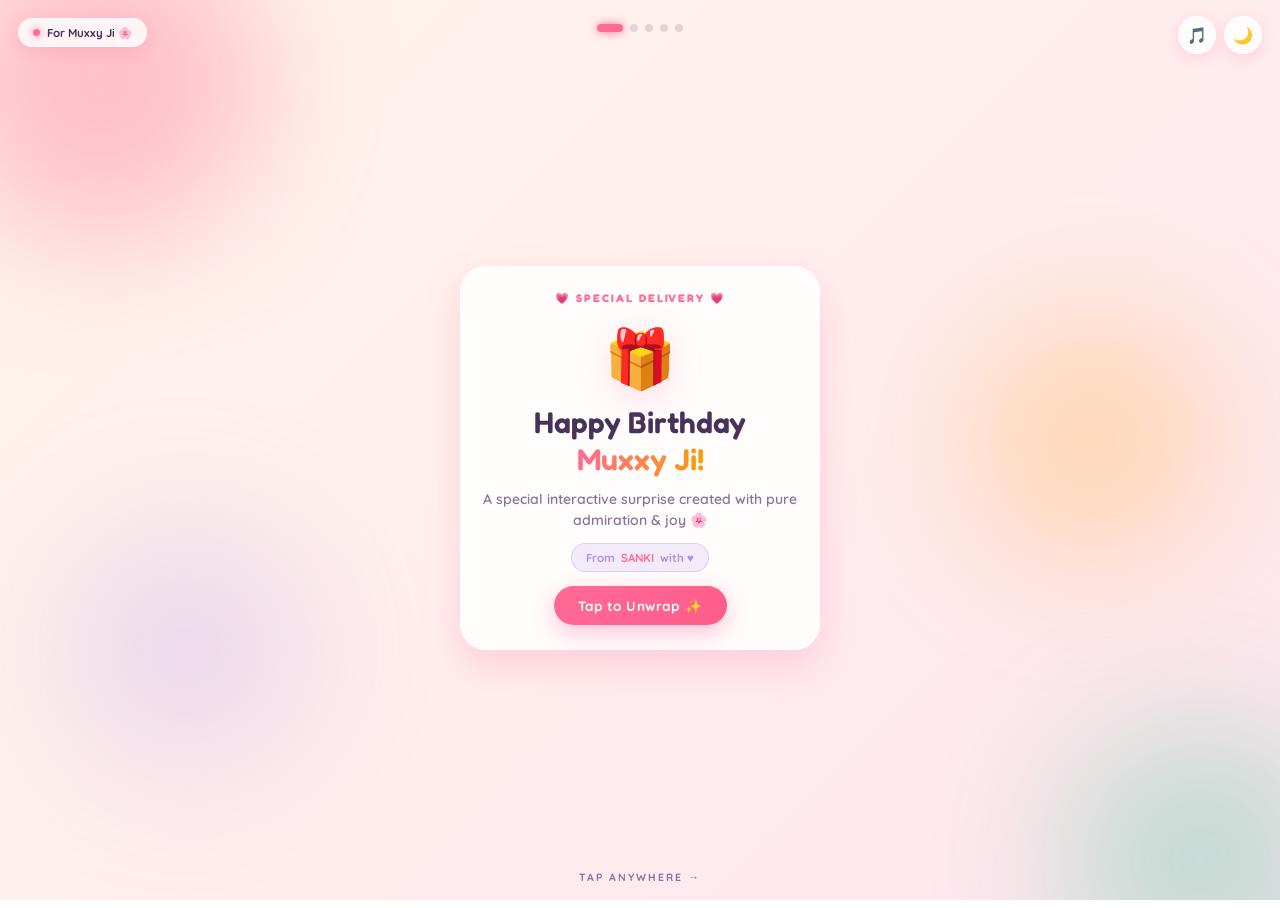
==== commit 00e3210f: "fix: pixel-perfect centered mobile layout, contained aurora, standalone zero-dependency build" ====
--- a/index.html
+++ b/index.html
@@ -1,237 +1,1092 @@
 <!DOCTYPE html>
 <html lang="en">
 <head>
-  <meta charset="UTF-8">
-  <meta name="viewport" content="width=device-width, initial-scale=1.0, maximum-scale=1.0, user-scalable=no">
-  <title>Happy Birthday Muxxy Ji! 🎂 Special Tribute from Sanki</title>
-  
-  <!-- Preconnect & Fonts -->
-  <link rel="preconnect" href="https://fonts.googleapis.com">
-  <link rel="preconnect" href="https://fonts.gstatic.com" crossorigin>
-  <link href="https://fonts.googleapis.com/css2?family=Outfit:wght@400;500;600;700;800;900&family=Playfair+Display:ital,wght@0,600;0,700;1,500;1,600&family=Plus+Jakarta+Sans:wght@400;500;600;700;800&display=swap" rel="stylesheet">
-  
-  <link rel="stylesheet" href="bday.css">
+<meta charset="UTF-8">
+<meta name="viewport" content="width=device-width, initial-scale=1.0, maximum-scale=1.0, user-scalable=no">
+<title>Happy Birthday Muxxy Ji! 🎂 Special Tribute from Sanki</title>
+
+<link rel="preconnect" href="https://fonts.googleapis.com">
+<link rel="preconnect" href="https://fonts.gstatic.com" crossorigin>
+<link href="https://fonts.googleapis.com/css2?family=Fredoka:wght@500;600;700&family=Quicksand:wght@500;600;700&display=swap" rel="stylesheet">
+
+<style>
+:root {
+  --serif: 'Fredoka', sans-serif;
+  --sans: 'Quicksand', sans-serif;
+
+  /* Theme: Light Peach & Pink Aura */
+  --bg-a: #fff6eb;
+  --bg-b: #ffe5ef;
+  --bg-c: #eee2ff;
+  --card: rgba(255, 255, 255, 0.82);
+  --card-border: rgba(255, 255, 255, 0.95);
+  --card-shadow: rgba(255, 107, 149, 0.22);
+  --ink: #48325a;
+  --ink-dim: #88729c;
+  --pink: #ff6b95;
+  --lavender: #b08fe6;
+  --gold: #f59e0b;
+  --mint: #10b981;
+  --dot-off: rgba(72, 50, 90, 0.15);
+}
+
+[data-theme="dark"] {
+  --bg-a: #090710;
+  --bg-b: #180f27;
+  --bg-c: #261239;
+  --card: rgba(36, 25, 52, 0.82);
+  --card-border: rgba(255, 255, 255, 0.14);
+  --card-shadow: rgba(0, 0, 0, 0.55);
+  --ink: #f8f4ff;
+  --ink-dim: #bdaecf;
+  --pink: #ff659c;
+  --lavender: #c4b5fd;
+  --gold: #fbbf24;
+  --mint: #34d399;
+  --dot-off: rgba(255, 255, 255, 0.2);
+}
+
+* {
+  margin: 0;
+  padding: 0;
+  box-sizing: border-box;
+  -webkit-tap-highlight-color: transparent;
+}
+
+html, body {
+  width: 100%;
+  height: 100%;
+  overflow: hidden;
+}
+
+body {
+  font-family: var(--sans);
+  font-weight: 600;
+  background: linear-gradient(135deg, var(--bg-a) 0%, var(--bg-b) 50%, var(--bg-c) 100%);
+  background-size: 200% 200%;
+  animation: gradientMotion 16s ease infinite;
+  color: var(--ink);
+  user-select: none;
+  position: relative;
+  transition: background 0.6s ease, color 0.4s ease;
+}
+
+@keyframes gradientMotion {
+  0%, 100% { background-position: 0% 50%; }
+  50% { background-position: 100% 50%; }
+}
+
+/* Background Aurora */
+.aurora {
+  position: fixed;
+  top: 0;
+  left: 0;
+  width: 100%;
+  height: 100%;
+  overflow: hidden;
+  contain: strict;
+  z-index: 1;
+  pointer-events: none;
+}
+.aurora span {
+  position: absolute;
+  border-radius: 50%;
+  filter: blur(70px);
+  opacity: 0.4;
+  animation: drift 14s ease-in-out infinite alternate;
+}
+.aurora span:nth-child(1) { width: 320px; height: 320px; background: var(--pink); top: -80px; left: -60px; }
+.aurora span:nth-child(2) { width: 280px; height: 280px; background: var(--mint); bottom: -100px; right: -60px; animation-delay: -5s; opacity: 0.25; }
+.aurora span:nth-child(3) { width: 250px; height: 250px; background: var(--gold); top: 35%; right: 5%; animation-delay: -9s; opacity: 0.25; }
+.aurora span:nth-child(4) { width: 240px; height: 240px; background: var(--lavender); bottom: 15%; left: 5%; animation-delay: -3s; opacity: 0.25; }
+
+@keyframes drift {
+  0% { transform: translate(0, 0) scale(1) rotate(0deg); }
+  100% { transform: translate(30px, -40px) scale(1.2) rotate(20deg); }
+}
+
+/* Floating Particles */
+#particles {
+  position: fixed;
+  top: 0;
+  left: 0;
+  width: 100%;
+  height: 100%;
+  z-index: 2;
+  pointer-events: none;
+  overflow: hidden;
+  contain: strict;
+}
+.particle {
+  position: absolute;
+  bottom: -30px;
+  opacity: 0;
+  animation: riseWiggle linear infinite;
+  filter: drop-shadow(0 0 6px var(--card-shadow));
+}
+@keyframes riseWiggle {
+  0% { transform: translateY(0) translateX(0) rotate(0deg) scale(0.7); opacity: 0; }
+  8% { opacity: 0.9; }
+  25% { transform: translateY(-25vh) translateX(16px) rotate(15deg) scale(1); }
+  50% { transform: translateY(-50vh) translateX(-16px) rotate(-10deg) scale(1.05); }
+  75% { transform: translateY(-78vh) translateX(12px) rotate(12deg) scale(0.95); }
+  92% { opacity: 0.7; }
+  100% { transform: translateY(-112vh) translateX(0) rotate(0deg) scale(0.6); opacity: 0; }
+}
+
+/* Fullscreen Canvas for Fireworks */
+#fireworksCanvas {
+  position: fixed;
+  top: 0;
+  left: 0;
+  width: 100%;
+  height: 100%;
+  max-width: 100%;
+  max-height: 100%;
+  z-index: 4;
+  pointer-events: none;
+  contain: strict;
+}
+
+/* Top Badge & Controls */
+.top-pill {
+  position: absolute;
+  top: 18px;
+  left: 18px;
+  z-index: 30;
+  display: inline-flex;
+  align-items: center;
+  gap: 7px;
+  background: var(--card);
+  backdrop-filter: blur(12px);
+  -webkit-backdrop-filter: blur(12px);
+  border: 1px solid var(--card-border);
+  padding: 6px 14px;
+  border-radius: 30px;
+  font-size: 11.5px;
+  font-weight: 700;
+  color: var(--ink);
+  box-shadow: 0 4px 14px var(--card-shadow);
+}
+.top-pill .live-dot {
+  width: 7px;
+  height: 7px;
+  border-radius: 50%;
+  background: var(--pink);
+  box-shadow: 0 0 8px var(--pink);
+  animation: pulseDot 2s infinite;
+}
+@keyframes pulseDot {
+  0%, 100% { transform: scale(1); opacity: 1; }
+  50% { transform: scale(1.4); opacity: 0.6; }
+}
+
+.top-actions {
+  position: absolute;
+  top: 16px;
+  right: 18px;
+  z-index: 30;
+  display: flex;
+  gap: 8px;
+}
+.icon-btn {
+  width: 38px;
+  height: 38px;
+  border-radius: 50%;
+  background: var(--card);
+  border: 1px solid var(--card-border);
+  backdrop-filter: blur(12px);
+  -webkit-backdrop-filter: blur(12px);
+  display: flex;
+  align-items: center;
+  justify-content: center;
+  font-size: 16px;
+  cursor: pointer;
+  box-shadow: 0 4px 14px var(--card-shadow);
+  transition: transform 0.25s ease;
+  color: var(--ink);
+}
+.icon-btn:active { transform: scale(0.85); }
+
+/* Progress Dots */
+.progress-wrap {
+  position: absolute;
+  top: 24px;
+  left: 50%;
+  transform: translateX(-50%);
+  display: flex;
+  gap: 7px;
+  z-index: 25;
+  pointer-events: none;
+}
+.progress-wrap i {
+  width: 8px;
+  height: 8px;
+  border-radius: 50px;
+  background: var(--dot-off);
+  transition: all 0.4s cubic-bezier(.34, 1.56, .64, 1);
+}
+.progress-wrap i.active {
+  width: 26px;
+  background: var(--pink);
+  box-shadow: 0 0 10px var(--pink);
+}
+.progress-wrap i.done {
+  background: var(--gold);
+}
+
+/* Stage & Slides */
+.stage {
+  position: relative;
+  z-index: 10;
+  width: 100%;
+  height: 100%;
+  cursor: pointer;
+}
+
+.slide {
+  position: absolute;
+  inset: 0;
+  width: 100%;
+  height: 100%;
+  display: flex;
+  flex-direction: column;
+  align-items: center;
+  justify-content: center;
+  text-align: center;
+  padding: 70px 18px 55px;
+  box-sizing: border-box;
+  opacity: 0;
+  visibility: hidden;
+  transform: translateY(30px) scale(0.95);
+  transition: opacity 0.5s ease, transform 0.5s cubic-bezier(.34, 1.56, .64, 1), visibility 0.5s;
+  pointer-events: none;
+}
+.slide.active {
+  opacity: 1;
+  visibility: visible;
+  transform: translateY(0) scale(1);
+  pointer-events: auto;
+}
+
+/* Glass Card Box */
+.glass-box {
+  background: var(--card);
+  border: 1.5px solid var(--card-border);
+  border-radius: 26px;
+  padding: 24px 18px;
+  backdrop-filter: blur(16px);
+  -webkit-backdrop-filter: blur(16px);
+  box-shadow: 0 16px 36px var(--card-shadow);
+  width: 100%;
+  max-width: 360px;
+  box-sizing: border-box;
+  margin: 0 auto;
+}
+
+.eyebrow {
+  font-family: var(--serif);
+  font-size: 11px;
+  letter-spacing: 2px;
+  text-transform: uppercase;
+  color: var(--pink);
+  font-weight: 700;
+  margin-bottom: 10px;
+}
+
+h1, h2 {
+  font-family: var(--serif);
+  font-weight: 600;
+  font-size: clamp(22px, 5.5vw, 30px);
+  line-height: 1.25;
+  color: var(--ink);
+  word-wrap: break-word;
+}
+
+.accent {
+  font-style: normal;
+  background: linear-gradient(95deg, var(--pink), var(--gold), var(--lavender));
+  background-size: 200% auto;
+  -webkit-background-clip: text;
+  background-clip: text;
+  color: transparent;
+  animation: shine 4s linear infinite;
+}
+@keyframes shine { to { background-position: 200% center; } }
+
+.sub {
+  margin-top: 10px;
+  font-size: 14px;
+  color: var(--ink-dim);
+  line-height: 1.5;
+  font-weight: 600;
+}
+
+/* Gift Art */
+.gift-art {
+  font-size: 58px;
+  margin: 6px auto 10px;
+  display: inline-block;
+  animation: giftBob 3s ease-in-out infinite;
+  filter: drop-shadow(0 8px 16px var(--card-shadow));
+  cursor: pointer;
+}
+@keyframes giftBob {
+  0%, 100% { transform: translateY(0) rotate(0deg); }
+  50% { transform: translateY(-10px) rotate(6deg) scale(1.08); }
+}
+
+.badge-tag {
+  display: inline-flex;
+  align-items: center;
+  gap: 6px;
+  margin-top: 12px;
+  padding: 6px 14px;
+  border-radius: 20px;
+  background: rgba(176, 143, 230, 0.15);
+  border: 1px solid rgba(176, 143, 230, 0.3);
+  font-size: 11.5px;
+  font-weight: 700;
+  color: var(--lavender);
+}
+.badge-tag strong { color: var(--pink); }
+
+.cta-btn {
+  margin-top: 14px;
+  background: linear-gradient(135deg, var(--pink), #ff5c8a);
+  color: #fff;
+  border: none;
+  padding: 11px 24px;
+  border-radius: 50px;
+  font-family: var(--sans);
+  font-weight: 700;
+  font-size: 13.5px;
+  letter-spacing: 0.5px;
+  cursor: pointer;
+  box-shadow: 0 8px 22px rgba(255, 107, 149, 0.38);
+  transition: transform 0.25s ease;
+  display: inline-flex;
+  align-items: center;
+  gap: 6px;
+}
+.cta-btn:active { transform: scale(0.94); }
+
+/* Slide 1: Orbit */
+.orbit {
+  position: relative;
+  width: 120px;
+  height: 120px;
+  display: flex;
+  align-items: center;
+  justify-content: center;
+  margin: 0 auto 12px;
+}
+.ring {
+  position: absolute;
+  border: 1.5px dashed var(--card-border);
+  border-radius: 50%;
+  animation: spin 12s linear infinite;
+}
+.ring.r1 { width: 120px; height: 120px; }
+.ring.r2 { width: 88px; height: 88px; animation-duration: 9s; animation-direction: reverse; }
+.ring.r3 { width: 58px; height: 58px; animation-duration: 6s; }
+@keyframes spin { from { transform: rotate(0); } to { transform: rotate(360deg); } }
+.bloom {
+  font-size: 34px;
+  animation: pulseBloom 2s ease-in-out infinite;
+  filter: drop-shadow(0 0 16px var(--pink));
+}
+@keyframes pulseBloom { 0%, 100% { transform: scale(1); } 50% { transform: scale(1.18) rotate(8deg); } }
+
+.quote {
+  margin-top: 12px;
+  font-family: var(--serif);
+  font-weight: 500;
+  font-size: 15px;
+  color: var(--ink);
+  line-height: 1.6;
+}
+
+/* Slide 2: Reason Cards */
+.reasons-list {
+  display: flex;
+  flex-direction: column;
+  gap: 8px;
+  margin-top: 14px;
+  width: 100%;
+}
+.reason-card {
+  display: flex;
+  align-items: center;
+  gap: 10px;
+  text-align: left;
+  padding: 9px 12px;
+  background: rgba(255, 255, 255, 0.85);
+  border: 1px solid var(--card-border);
+  border-radius: 14px;
+  font-size: 12.5px;
+  font-weight: 600;
+  color: var(--ink);
+  box-shadow: 0 4px 12px var(--card-shadow);
+}
+[data-theme="dark"] .reason-card {
+  background: rgba(45, 32, 65, 0.85);
+}
+.reason-card span.icon {
+  font-size: 17px;
+  flex-shrink: 0;
+}
+
+/* Slide 3: Cake */
+.cake-box { margin-bottom: 12px; }
+.cake { position: relative; width: 140px; margin: 0 auto; }
+.candles { display: flex; justify-content: center; gap: 14px; margin-bottom: -4px; position: relative; z-index: 2; }
+.candle { width: 6px; height: 32px; border-radius: 3px; position: relative; cursor: pointer; }
+.candle.c1 { background: linear-gradient(var(--pink), #ff5285); }
+.candle.c2 { background: linear-gradient(var(--lavender), #8a6fd6); }
+.candle.c3 { background: linear-gradient(var(--gold), #f59e0b); }
+
+.flame {
+  position: absolute;
+  top: -15px;
+  left: 50%;
+  transform: translateX(-50%);
+  width: 10px;
+  height: 15px;
+  background: radial-gradient(circle at 50% 70%, #fff3c4, var(--gold) 60%, transparent 75%);
+  border-radius: 50% 50% 50% 50% / 65% 65% 35% 35%;
+  animation: flicker 1.3s ease-in-out infinite;
+  box-shadow: 0 0 12px var(--gold);
+  transition: opacity 0.3s, transform 0.3s;
+}
+@keyframes flicker {
+  0%, 100% { transform: translateX(-50%) scale(1); }
+  50% { transform: translateX(-50%) scale(0.85) rotate(-4deg); }
+}
+.flame.out { opacity: 0; transform: translateX(-50%) scale(0); }
+
+.puff {
+  position: absolute;
+  top: -18px;
+  left: 50%;
+  font-size: 14px;
+  opacity: 0;
+  pointer-events: none;
+}
+.puff.go { animation: puffUp 0.9s ease-out forwards; }
+@keyframes puffUp {
+  0% { opacity: 1; transform: translate(-50%, 0) scale(0.5); }
+  100% { opacity: 0; transform: translate(-50%, -45px) scale(1.4) rotate(30deg); }
+}
+
+.tier {
+  background: linear-gradient(180deg, #ffc2d9, var(--pink));
+  border-radius: 10px 10px 4px 4px;
+  box-shadow: inset 0 -6px 12px rgba(0, 0, 0, 0.08), 0 8px 20px var(--card-shadow);
+}
+.tier1 { height: 32px; width: 100%; }
+.tier2 { height: 28px; width: 118%; margin-left: -9%; margin-top: 2px; background: linear-gradient(180deg, #e2d1ff, var(--lavender)); }
+.tier3 { height: 26px; width: 136%; margin-left: -18%; margin-top: 2px; background: linear-gradient(180deg, #ffe6b0, var(--gold)); }
+
+.wish-hint {
+  font-size: 12px;
+  color: var(--ink-dim);
+  font-weight: 600;
+  margin-top: 8px;
+  animation: pulse 2s infinite;
+}
+@keyframes pulse { 0%, 100% { opacity: 0.5; } 50% { opacity: 1; } }
+
+/* Slide 4: Finale */
+.hearts-row {
+  display: flex;
+  justify-content: center;
+  gap: 8px;
+  margin: 12px 0;
+  font-size: 20px;
+}
+.hearts-row span { animation: pop 0.6s cubic-bezier(.34, 1.56, .64, 1) both; }
+.hearts-row span:nth-child(1) { animation-delay: 0.2s; }
+.hearts-row span:nth-child(2) { animation-delay: 0.3s; }
+.hearts-row span:nth-child(3) { animation-delay: 0.4s; }
+.hearts-row span:nth-child(4) { animation-delay: 0.5s; }
+.hearts-row span:nth-child(5) { animation-delay: 0.6s; }
+@keyframes pop {
+  0% { transform: scale(0) rotate(-20deg); opacity: 0; }
+  60% { transform: scale(1.3) rotate(8deg); opacity: 1; }
+  100% { transform: scale(1) rotate(0); }
+}
+
+.seal-badge {
+  margin-top: 12px;
+  display: inline-flex;
+  align-items: center;
+  gap: 6px;
+  padding: 6px 16px;
+  border-radius: 30px;
+  background: rgba(255, 255, 255, 0.9);
+  border: 1.2px solid var(--card-border);
+  box-shadow: 0 4px 14px var(--card-shadow);
+  font-size: 11px;
+  letter-spacing: 1.2px;
+  text-transform: uppercase;
+  color: var(--ink-dim);
+  font-weight: 700;
+}
+[data-theme="dark"] .seal-badge {
+  background: rgba(45, 32, 65, 0.9);
+}
+.seal-badge b { color: var(--pink); font-size: 12px; }
+.seal-badge span.sender { color: var(--lavender); font-weight: 800; letter-spacing: 1.5px; }
+
+.btn-group {
+  display: flex;
+  gap: 8px;
+  justify-content: center;
+  margin-top: 14px;
+}
+.small-btn {
+  font-family: var(--sans);
+  font-weight: 700;
+  font-size: 11px;
+  letter-spacing: 1px;
+  text-transform: uppercase;
+  color: var(--ink);
+  border: 1.2px solid var(--card-border);
+  padding: 8px 15px;
+  border-radius: 50px;
+  background: var(--card);
+  cursor: pointer;
+  box-shadow: 0 4px 12px var(--card-shadow);
+  transition: transform 0.2s ease;
+}
+.small-btn:active { transform: scale(0.92); }
+
+/* Bottom Tap Hint */
+.tap-guide {
+  position: absolute;
+  bottom: 16px;
+  left: 50%;
+  transform: translateX(-50%);
+  font-size: 10.5px;
+  letter-spacing: 2px;
+  text-transform: uppercase;
+  font-weight: 700;
+  color: var(--ink-dim);
+  z-index: 20;
+  display: flex;
+  align-items: center;
+  gap: 6px;
+  pointer-events: none;
+  animation: pulse 2s infinite;
+}
+
+/* Tap Sparkle Particles */
+.tap-sparkle {
+  position: fixed;
+  pointer-events: none;
+  z-index: 9999;
+  font-size: 15px;
+  animation: sparkleFly 0.7s ease-out forwards;
+}
+@keyframes sparkleFly {
+  0% { opacity: 1; transform: translate(0, 0) scale(0.6); }
+  100% { opacity: 0; transform: var(--t) scale(1.15); }
+}
+</style>
 </head>
 <body data-theme="light">
 
-  <!-- Ambient Floating Glows -->
-  <div class="ambient-blobs">
-    <div class="blob blob-1"></div>
-    <div class="blob blob-2"></div>
-    <div class="blob blob-3"></div>
+  <!-- Aurora Lights -->
+  <div class="aurora">
+    <span></span><span></span><span></span><span></span>
   </div>
 
-  <!-- Interactive Fireworks Canvas -->
+  <!-- Background Particle Stickers -->
+  <div id="particles"></div>
+
+  <!-- Fireworks Canvas -->
   <canvas id="fireworksCanvas"></canvas>
 
-  <!-- Top Navigation Bar -->
-  <header class="top-nav">
-    <div class="top-badge">
-      <span class="dot"></span>
-      <span>Muxxy Ji's Day 🌸</span>
-    </div>
-    <div class="nav-controls">
-      <button class="control-btn" id="musicToggleBtn" title="Toggle Music" aria-label="Toggle Music">🔇</button>
-      <button class="control-btn" id="themeToggleBtn" title="Toggle Theme" aria-label="Toggle Theme">🌙</button>
-    </div>
-  </header>
-
-  <!-- Step Progress Tracker -->
-  <div class="step-tracker" id="stepTracker">
-    <div class="step-indicator active"></div>
-    <div class="step-indicator"></div>
-    <div class="step-indicator"></div>
-    <div class="step-indicator"></div>
-    <div class="step-indicator"></div>
+  <!-- Top Pill -->
+  <div class="top-pill">
+    <span class="live-dot"></span>
+    <span>For Muxxy Ji 🌸</span>
   </div>
 
-  <!-- Experience Stage / Chapters -->
-  <main class="app-stage" id="appStage">
-
-    <!-- CHAPTER 0: The Surprise Box -->
-    <section class="chapter active" data-chapter="0">
-      <div class="glass-panel">
-        <div class="tagline">💌 Special Delivery</div>
-        
-        <div class="gift-card-box" id="giftCardBox" title="Tap to Open!">
-          <div class="gift-halo"></div>
-          <div class="gift-box-art">🎁</div>
-        </div>
-
-        <h1 class="title-primary">A Birthday Surprise for <span class="highlight">Muxxy Ji</span></h1>
-        <p class="description">Someone special wanted to make sure your day begins with pure joy and love.</p>
-        
-        <div class="sender-pill">
+  <!-- Top Controls -->
+  <div class="top-actions">
+    <button class="icon-btn" id="musicBtn" aria-label="Toggle Music" title="Toggle Music">🎵</button>
+    <button class="icon-btn" id="themeBtn" aria-label="Toggle Theme" title="Toggle Theme">🌙</button>
+  </div>
+
+  <!-- Progress Dots -->
+  <div class="progress-wrap" id="progressWrap"></div>
+
+  <!-- Main Slides Stage -->
+  <main class="stage" id="stage">
+
+    <!-- Slide 0: Gift Intro -->
+    <section class="slide active" data-index="0">
+      <div class="glass-box">
+        <div class="eyebrow">💗 SPECIAL DELIVERY 💗</div>
+        <div class="gift-art" id="giftArt">🎁</div>
+        <h1>Happy Birthday<br><span class="accent">Muxxy Ji!</span></h1>
+        <p class="sub">A special interactive surprise created with pure admiration & joy 🌸</p>
+        <div class="badge-tag">
           From <strong>SANKI</strong> with ♥
         </div>
         <br>
-        <button class="cta-button" id="unwrapBtn">
-          <span>Unwrap The Experience</span>
+        <button class="cta-btn" id="startBtn">
+          <span>Tap to Unwrap</span>
           <span>✨</span>
         </button>
       </div>
     </section>
 
-    <!-- CHAPTER 1: Cosmic Phenomenon (POV) -->
-    <section class="chapter" data-chapter="1">
-      <div class="glass-panel">
-        <div class="tagline">🪐 Cosmic Phenomenon</div>
-
-        <div class="orbit-universe">
-          <div class="orbit-track track-1">
-            <span class="track-planet">✨</span>
-          </div>
-          <div class="orbit-track track-2">
-            <span class="track-planet">🌸</span>
-          </div>
-          <div class="orbit-track track-3">
-            <span class="track-planet">⭐</span>
-          </div>
-          <div class="center-star">🌟</div>
+    <!-- Slide 1: Universe Favourite -->
+    <section class="slide" data-index="1">
+      <div class="glass-box">
+        <div class="eyebrow">🪐 COSMIC TRUTH 🪐</div>
+        <div class="orbit">
+          <div class="ring r1"></div>
+          <div class="ring r2"></div>
+          <div class="ring r3"></div>
+          <div class="bloom">🌸</div>
         </div>
-
-        <h2 class="title-primary">Muxxy Ji, You Are <span class="highlight">Pure Magic</span></h2>
-        <p class="description">In an endless universe of billions of stars, your light shines the brightest. Today, the world celebrates the wonderful human being that you are.</p>
+        <h1>Muxxy Ji, you are literally</h1>
+        <p class="quote">"The universe's favourite creation ✨"</p>
+        <p class="sub" style="font-size:12.5px; margin-top:8px;">Out of 8 billion souls, nobody brings light, fun and warmth quite like you do.</p>
       </div>
     </section>
 
-    <!-- CHAPTER 2: Interactive Compliment Constellation -->
-    <section class="chapter" data-chapter="2">
-      <div class="glass-panel">
-        <div class="tagline">💎 Appreciation Constellation</div>
-        <h2 class="title-primary" style="font-size:26px;">Why You Are <span class="highlight">Unmatched</span></h2>
-        <div class="unlock-hint">✨ Tap each card to unlock your tribute</div>
-
-        <div class="compliments-grid">
-          
-          <div class="compliment-card">
-            <div class="card-icon">🌟</div>
-            <div class="card-content">
-              <h4>Radiant Presence</h4>
-              <p>Your smile effortlessly brings energy and warmth into any conversation.</p>
-            </div>
-            <span class="tap-badge">Tap to read</span>
+    <!-- Slide 2: Why You're Amazing -->
+    <section class="slide" data-index="2">
+      <div class="glass-box">
+        <div class="eyebrow">🎀 WHY YOU'RE AMAZING 🎀</div>
+        <h2 style="font-size:22px;">Reasons You're Unmatched</h2>
+        <div class="reasons-list">
+          <div class="reason-card">
+            <span class="icon">🌟</span>
+            <span>Your smile effortlessly lights up every room</span>
           </div>
-
-          <div class="compliment-card">
-            <div class="card-icon">👑</div>
-            <div class="card-content">
-              <h4>Unwavering Authenticity</h4>
-              <p>You stay completely true to yourself, genuine, hilarious, and deeply caring.</p>
-            </div>
-            <span class="tap-badge">Tap to read</span>
+          <div class="reason-card">
+            <span class="icon">💞</span>
+            <span>The way you care about people is genuinely rare</span>
           </div>
-
-          <div class="compliment-card">
-            <div class="card-icon">🚀</div>
-            <div class="card-content">
-              <h4>Main Character Aura</h4>
-              <p>You make ordinary days memorable and turn everyday moments into fun stories.</p>
-            </div>
-            <span class="tap-badge">Tap to read</span>
+          <div class="reason-card">
+            <span class="icon">✨</span>
+            <span>You turn ordinary everyday talks into pure magic</span>
           </div>
-
-          <div class="compliment-card">
-            <div class="card-icon">🌸</div>
-            <div class="card-content">
-              <h4>The Golden Bond</h4>
-              <p>Sanki deeply treasures your connection, support, jokes, and presence!</p>
-            </div>
-            <span class="tap-badge">Tap to read</span>
+          <div class="reason-card">
+            <span class="icon">🌸</span>
+            <span>The world is simply 1000x brighter with you in it</span>
           </div>
-
         </div>
       </div>
     </section>
 
-    <!-- CHAPTER 3: Interactive 3D Birthday Cake & Candles -->
-    <section class="chapter" data-chapter="3">
-      <div class="glass-panel">
-        <div class="tagline">🎂 Ritual of Celebration</div>
-        <h2 class="title-primary" style="font-size:26px;">Make a Wish, <span class="highlight">Muxxy Ji</span></h2>
-
-        <div class="cake-scene">
-          <div class="cake-structure">
-            <div class="candles-row">
-              <div class="candle-unit c-1" title="Tap to blow out!">
-                <div class="candle-flame"></div>
-                <div class="smoke-puff">💨</div>
-              </div>
-              <div class="candle-unit c-2" title="Tap to blow out!">
-                <div class="candle-flame"></div>
-                <div class="smoke-puff">💨</div>
-              </div>
-              <div class="candle-unit c-3" title="Tap to blow out!">
-                <div class="candle-flame"></div>
-                <div class="smoke-puff">💨</div>
-              </div>
+    <!-- Slide 3: Cake & Candles -->
+    <section class="slide" data-index="3">
+      <div class="glass-box">
+        <div class="eyebrow">🎂 MAKE A WISH 🎂</div>
+        <div class="cake-box">
+          <div class="cake">
+            <div class="candles">
+              <div class="candle c1" data-candle><div class="flame" data-flame></div><div class="puff" data-puff>💨</div></div>
+              <div class="candle c2" data-candle><div class="flame" data-flame></div><div class="puff" data-puff>💨</div></div>
+              <div class="candle c3" data-candle><div class="flame" data-flame></div><div class="puff" data-puff>💨</div></div>
             </div>
-            <div class="cake-tiers">
-              <div class="tier-block tier-top"></div>
-              <div class="tier-block tier-middle"></div>
-              <div class="tier-block tier-bottom"></div>
-              <div class="plate"></div>
-            </div>
+            <div class="tier tier1"></div>
+            <div class="tier tier2"></div>
+            <div class="tier tier3"></div>
           </div>
         </div>
-
-        <div class="wishes-unlocked-banner" id="wishesBanner">
-          ✨ Tap candles one-by-one to release your wishes!
-        </div>
-
-        <button class="cta-button" id="blowCandlesBtn" style="margin-top: 14px; padding: 10px 24px; font-size: 13.5px;">
-          <span>💨 Blow All Candles</span>
-        </button>
+        <h2 style="font-size:22px;">Make a Wish, Muxxy Ji 🌙</h2>
+        <div class="wish-hint" id="wishHint">✨ tap anywhere to blow them out</div>
       </div>
     </section>
 
-    <!-- CHAPTER 4: The Grand Finale Celebration -->
-    <section class="chapter" data-chapter="4">
-      <div class="glass-panel">
-        <div class="finale-crown">👑</div>
-        <div class="tagline">🎉 Grand Celebration</div>
-        <h2 class="title-primary">Happy Birthday, <span class="highlight">Muxxy Ji!</span></h2>
-
-        <div class="wishing-scroll">
-          <p class="quote-lead">
-            "May this milestone year shower you with boundless laughter, unshakeable health, huge wins in everything you pursue, and all the happiness your big heart can hold! Always remain the extraordinary soul you are."
-          </p>
-
-          <div class="signature-seal">
-            <div class="signature-badge">
-              <div class="for-line">Honoring The Legend</div>
-              <div class="name-line">MUXXY JI 🌸</div>
-            </div>
-            <div class="seal-stamp">
-              <span>♥ From Sanki</span>
-            </div>
-          </div>
+    <!-- Slide 4: Finale & Fireworks -->
+    <section class="slide" data-index="4">
+      <div class="glass-box">
+        <div class="eyebrow">🎉 GRAND CELEBRATION 🎉</div>
+        <h1>Happy Birthday<br><span class="accent">Muxxy Ji!</span> 🎂</h1>
+        <p class="quote" style="font-size:13.5px;">
+          "May this year bring you boundless happiness, thrilling adventures, unbreakable health, and every single dream your heart desires! 🌸✨"
+        </p>
+        <div class="hearts-row">
+          <span>💗</span><span>💕</span><span>🎀</span><span>💖</span><span>💗</span>
         </div>
-
-        <div class="finale-actions">
-          <button class="action-pill" id="launchFireworksBtn">
-            <span>🎆 Launch Fireworks</span>
-          </button>
-          <button class="action-pill" id="shareWishesBtn">
-            <span>💌 Reply to Sanki</span>
-          </button>
-          <button class="action-pill" id="replayBtn">
-            <span>↺ Relive Journey</span>
-          </button>
+        <div class="seal-badge">
+          made with <b>♥</b> for Muxxy Ji from <span class="sender">SANKI</span>
+        </div>
+        <div class="btn-group">
+          <button class="small-btn" id="fireworksBtn">🎆 Fireworks</button>
+          <button class="small-btn" id="replayBtn">↺ Replay</button>
         </div>
       </div>
     </section>
 
   </main>
 
-  <!-- Bottom Tap Indicator -->
-  <footer class="stage-footer">
-    <div class="tap-indicator-cue" id="tapCue">
-      <span>tap anywhere to advance</span>
-      <span>→</span>
-    </div>
-  </footer>
-
-  <script src="script.js"></script>
+  <!-- Bottom Advance Cue -->
+  <div class="tap-guide" id="tapGuide">tap anywhere →</div>
+
+<script>
+  const slides = document.querySelectorAll('.slide');
+  const total = slides.length;
+  const progressWrap = document.getElementById('progressWrap');
+  const stage = document.getElementById('stage');
+  const tapGuide = document.getElementById('tapGuide');
+  const themeBtn = document.getElementById('themeBtn');
+  const musicBtn = document.getElementById('musicBtn');
+  const fireworksCanvas = document.getElementById('fireworksCanvas');
+  const ctx = fireworksCanvas.getContext('2d');
+
+  let current = 0;
+  let candlesBlown = false;
+  let finaleTriggered = false;
+
+  // Resize canvas
+  function resizeCanvas() {
+    fireworksCanvas.width = window.innerWidth;
+    fireworksCanvas.height = window.innerHeight;
+  }
+  window.addEventListener('resize', resizeCanvas);
+  resizeCanvas();
+
+  // Progress dots setup
+  for (let i = 0; i < total; i++) {
+    const dot = document.createElement('i');
+    progressWrap.appendChild(dot);
+  }
+  function updateProgress() {
+    [...progressWrap.children].forEach((d, i) => {
+      d.classList.toggle('active', i === current);
+      d.classList.toggle('done', i < current);
+    });
+  }
+
+  // Web Audio Music Box
+  let audioCtx = null;
+  let isMusicPlaying = false;
+  let musicTimer = null;
+  let noteIndex = 0;
+
+  function initAudio() {
+    if (!audioCtx) {
+      const AudioContext = window.AudioContext || window.webkitAudioContext;
+      if (AudioContext) audioCtx = new AudioContext();
+    }
+    if (audioCtx && audioCtx.state === 'suspended') {
+      audioCtx.resume();
+    }
+  }
+
+  const notes = [
+    { f: 261.63, d: 0.35, p: 0.1 }, // C4
+    { f: 261.63, d: 0.25, p: 0.05 },
+    { f: 293.66, d: 0.6, p: 0.1 },  // D4
+    { f: 261.63, d: 0.6, p: 0.1 },  // C4
+    { f: 349.23, d: 0.6, p: 0.1 },  // F4
+    { f: 329.63, d: 1.0, p: 0.25 }, // E4
+
+    { f: 261.63, d: 0.35, p: 0.1 },
+    { f: 261.63, d: 0.25, p: 0.05 },
+    { f: 293.66, d: 0.6, p: 0.1 },
+    { f: 261.63, d: 0.6, p: 0.1 },
+    { f: 392.00, d: 0.6, p: 0.1 },  // G4
+    { f: 349.23, d: 1.0, p: 0.25 }, // F4
+
+    { f: 261.63, d: 0.35, p: 0.1 },
+    { f: 261.63, d: 0.25, p: 0.05 },
+    { f: 523.25, d: 0.6, p: 0.1 },  // C5
+    { f: 440.00, d: 0.6, p: 0.1 },  // A4
+    { f: 349.23, d: 0.6, p: 0.1 },  // F4
+    { f: 329.63, d: 0.6, p: 0.1 },  // E4
+    { f: 293.66, d: 0.8, p: 0.25 }, // D4
+
+    { f: 466.16, d: 0.35, p: 0.1 }, // Bb4
+    { f: 466.16, d: 0.25, p: 0.05 },
+    { f: 440.00, d: 0.6, p: 0.1 },  // A4
+    { f: 349.23, d: 0.6, p: 0.1 },  // F4
+    { f: 392.00, d: 0.6, p: 0.1 },  // G4
+    { f: 349.23, d: 1.3, p: 0.5 }   // F4
+  ];
+
+  function playTone(freq, dur, type = 'sine', gain = 0.12) {
+    if (!audioCtx || !isMusicPlaying) return;
+    try {
+      const osc = audioCtx.createOscillator();
+      const g = audioCtx.createGain();
+      osc.type = type;
+      osc.frequency.setValueAtTime(freq, audioCtx.currentTime);
+      g.gain.setValueAtTime(0.001, audioCtx.currentTime);
+      g.gain.exponentialRampToValueAtTime(gain, audioCtx.currentTime + 0.03);
+      g.gain.exponentialRampToValueAtTime(0.0001, audioCtx.currentTime + dur);
+      osc.connect(g);
+      g.connect(audioCtx.destination);
+      osc.start();
+      osc.stop(audioCtx.currentTime + dur + 0.05);
+    } catch(e) {}
+  }
+
+  function playNextMelody() {
+    if (!isMusicPlaying) return;
+    const n = notes[noteIndex];
+    playTone(n.f, n.d, 'sine', 0.12);
+    playTone(n.f * 2, n.d * 0.7, 'triangle', 0.04);
+    noteIndex = (noteIndex + 1) % notes.length;
+    musicTimer = setTimeout(playNextMelody, (n.d + n.p) * 1000);
+  }
+
+  function toggleMusic() {
+    initAudio();
+    isMusicPlaying = !isMusicPlaying;
+    if (isMusicPlaying) {
+      musicBtn.textContent = '🎵';
+      musicBtn.style.opacity = '1';
+      playNextMelody();
+    } else {
+      clearTimeout(musicTimer);
+      musicBtn.textContent = '🔇';
+      musicBtn.style.opacity = '0.6';
+    }
+  }
+  musicBtn.addEventListener('click', (e) => {
+    e.stopPropagation();
+    toggleMusic();
+  });
+
+  // Candle Puff SFX
+  function playPuffSound() {
+    if (!audioCtx) return;
+    try {
+      const bufSize = audioCtx.sampleRate * 0.2;
+      const buf = audioCtx.createBuffer(1, bufSize, audioCtx.sampleRate);
+      const d = buf.getChannelData(0);
+      for (let i = 0; i < bufSize; i++) {
+        d[i] = (Math.random() * 2 - 1) * Math.exp(-i / (bufSize * 0.25));
+      }
+      const noise = audioCtx.createBufferSource();
+      noise.buffer = buf;
+      const filter = audioCtx.createBiquadFilter();
+      filter.type = 'lowpass';
+      filter.frequency.setValueAtTime(500, audioCtx.currentTime);
+      filter.frequency.exponentialRampToValueAtTime(100, audioCtx.currentTime + 0.2);
+      const g = audioCtx.createGain();
+      g.gain.setValueAtTime(0.15, audioCtx.currentTime);
+      g.gain.exponentialRampToValueAtTime(0.01, audioCtx.currentTime + 0.2);
+      noise.connect(filter);
+      filter.connect(g);
+      g.connect(audioCtx.destination);
+      noise.start();
+    } catch(e) {}
+  }
+
+  // Slide Navigation
+  function goTo(index) {
+    if (index < 0 || index >= total) return;
+    slides[current].classList.remove('active');
+    current = index;
+    slides[current].classList.add('active');
+    updateProgress();
+    tapGuide.style.display = current === total - 1 ? 'none' : 'flex';
+
+    if (current === 3) resetCandles();
+    if (current === total - 1 && !finaleTriggered) {
+      finaleTriggered = true;
+      launchFireworksShow();
+    }
+  }
+
+  function next() {
+    initAudio();
+    if (!isMusicPlaying && current === 0) {
+      toggleMusic();
+    }
+    if (current === 3 && !candlesBlown) {
+      blowCandles();
+      return;
+    }
+    if (current < total - 1) goTo(current + 1);
+  }
+
+  function resetCandles() {
+    candlesBlown = false;
+    document.querySelectorAll('[data-flame]').forEach(f => f.classList.remove('out'));
+    document.querySelectorAll('[data-puff]').forEach(p => p.classList.remove('go'));
+    const hint = document.getElementById('wishHint');
+    if (hint) hint.textContent = '✨ tap anywhere to blow them out';
+  }
+
+  function blowCandles() {
+    candlesBlown = true;
+    const flames = document.querySelectorAll('[data-flame]');
+    const puffs = document.querySelectorAll('[data-puff]');
+    const hint = document.getElementById('wishHint');
+    if (hint) hint.textContent = '💖 Wish released to the stars!';
+
+    flames.forEach((f, i) => {
+      setTimeout(() => {
+        f.classList.add('out');
+        puffs[i].classList.add('go');
+        playPuffSound();
+      }, i * 160);
+    });
+    setTimeout(() => goTo(current + 1), 850);
+  }
+
+  stage.addEventListener('click', (e) => {
+    spawnSparkle(e.clientX, e.clientY);
+    next();
+  });
+
+  stage.addEventListener('touchstart', (e) => {
+    if (e.touches && e.touches[0]) {
+      spawnSparkle(e.touches[0].clientX, e.touches[0].clientY);
+    }
+  }, { passive: true });
+
+  document.addEventListener('keydown', (e) => {
+    if (e.key === 'ArrowRight' || e.key === ' ') next();
+    if (e.key === 'ArrowLeft') goTo(current - 1);
+  });
+
+  document.getElementById('startBtn').addEventListener('click', (e) => {
+    e.stopPropagation();
+    spawnSparkle(window.innerWidth / 2, window.innerHeight / 2);
+    next();
+  });
+
+  document.getElementById('replayBtn').addEventListener('click', (e) => {
+    e.stopPropagation();
+    finaleTriggered = false;
+    goTo(0);
+  });
+
+  document.getElementById('fireworksBtn').addEventListener('click', (e) => {
+    e.stopPropagation();
+    launchFireworksShow();
+  });
+
+  // Theme Toggle
+  themeBtn.addEventListener('click', (e) => {
+    e.stopPropagation();
+    const isDark = document.body.getAttribute('data-theme') === 'dark';
+    document.body.setAttribute('data-theme', isDark ? 'light' : 'dark');
+    themeBtn.textContent = isDark ? '🌙' : '☀️';
+  });
+
+  // Floating Particles
+  const particleWrap = document.getElementById('particles');
+  const stickerIcons = ['✨', '🌸', '💗', '⭐', '🎀', '💫', '🧁', '💖'];
+  function spawnParticle() {
+    const p = document.createElement('div');
+    p.className = 'particle';
+    p.textContent = stickerIcons[Math.floor(Math.random() * stickerIcons.length)];
+    p.style.left = (Math.random() * 90) + 'vw';
+    p.style.fontSize = (12 + Math.random() * 12) + 'px';
+    const dur = 9 + Math.random() * 9;
+    p.style.animationDuration = dur + 's';
+    particleWrap.appendChild(p);
+    setTimeout(() => p.remove(), dur * 1000);
+  }
+  setInterval(spawnParticle, 500);
+  for (let i = 0; i < 10; i++) setTimeout(spawnParticle, i * 260);
+
+  // Sparkle Burst on Tap
+  const sparkleChars = ['✨', '💫', '⭐', '🎀', '💖', '🌸'];
+  function spawnSparkle(x, y) {
+    if (!x || !y) return;
+    for (let i = 0; i < 6; i++) {
+      const s = document.createElement('div');
+      s.className = 'tap-sparkle';
+      s.textContent = sparkleChars[Math.floor(Math.random() * sparkleChars.length)];
+      s.style.left = x + 'px';
+      s.style.top = y + 'px';
+      const angle = (Math.PI * 2 * i) / 6 + Math.random() * 0.5;
+      const dist = 35 + Math.random() * 30;
+      const tx = Math.cos(angle) * dist;
+      const ty = Math.sin(angle) * dist;
+      s.style.setProperty('--t', `translate(${tx}px, ${ty}px)`);
+      document.body.appendChild(s);
+      setTimeout(() => s.remove(), 700);
+    }
+  }
+
+  // Physics Fireworks Engine
+  let fireworks = [];
+  const colors = ['#ff6b95', '#b08fe6', '#f59e0b', '#10b981', '#ffffff', '#ff85ab'];
+  class FireworkParticle {
+    constructor(x, y, color) {
+      this.x = x;
+      this.y = y;
+      this.color = color;
+      const angle = Math.random() * Math.PI * 2;
+      const speed = 2 + Math.random() * 5.5;
+      this.vx = Math.cos(angle) * speed;
+      this.vy = Math.sin(angle) * speed;
+      this.alpha = 1;
+      this.decay = 0.015 + Math.random() * 0.02;
+      this.gravity = 0.07;
+      this.size = 2.5 + Math.random() * 2.5;
+    }
+    update() {
+      this.vx *= 0.98;
+      this.vy *= 0.98;
+      this.vy += this.gravity;
+      this.x += this.vx;
+      this.y += this.vy;
+      this.alpha -= this.decay;
+    }
+    draw(ctx) {
+      ctx.save();
+      ctx.globalAlpha = Math.max(0, this.alpha);
+      ctx.fillStyle = this.color;
+      ctx.shadowBlur = 8;
+      ctx.shadowColor = this.color;
+      ctx.beginPath();
+      ctx.arc(this.x, this.y, this.size, 0, Math.PI * 2);
+      ctx.fill();
+      ctx.restore();
+    }
+  }
+
+  function createFireworkBurst(x, y) {
+    const col = colors[Math.floor(Math.random() * colors.length)];
+    for (let i = 0; i < 45; i++) {
+      fireworks.push(new FireworkParticle(x, y, col));
+    }
+  }
+
+  function launchFireworksShow() {
+    for (let i = 0; i < 6; i++) {
+      setTimeout(() => {
+        createFireworkBurst(
+          window.innerWidth * (0.2 + Math.random() * 0.6),
+          window.innerHeight * (0.2 + Math.random() * 0.4)
+        );
+      }, i * 280);
+    }
+  }
+
+  function animateFireworks() {
+    ctx.clearRect(0, 0, fireworksCanvas.width, fireworksCanvas.height);
+    for (let i = fireworks.length - 1; i >= 0; i--) {
+      fireworks[i].update();
+      fireworks[i].draw(ctx);
+      if (fireworks[i].alpha <= 0) {
+        fireworks.splice(i, 1);
+      }
+    }
+    requestAnimationFrame(animateFireworks);
+  }
+  requestAnimationFrame(animateFireworks);
+
+  updateProgress();
+</script>
+
 </body>
 </html>
